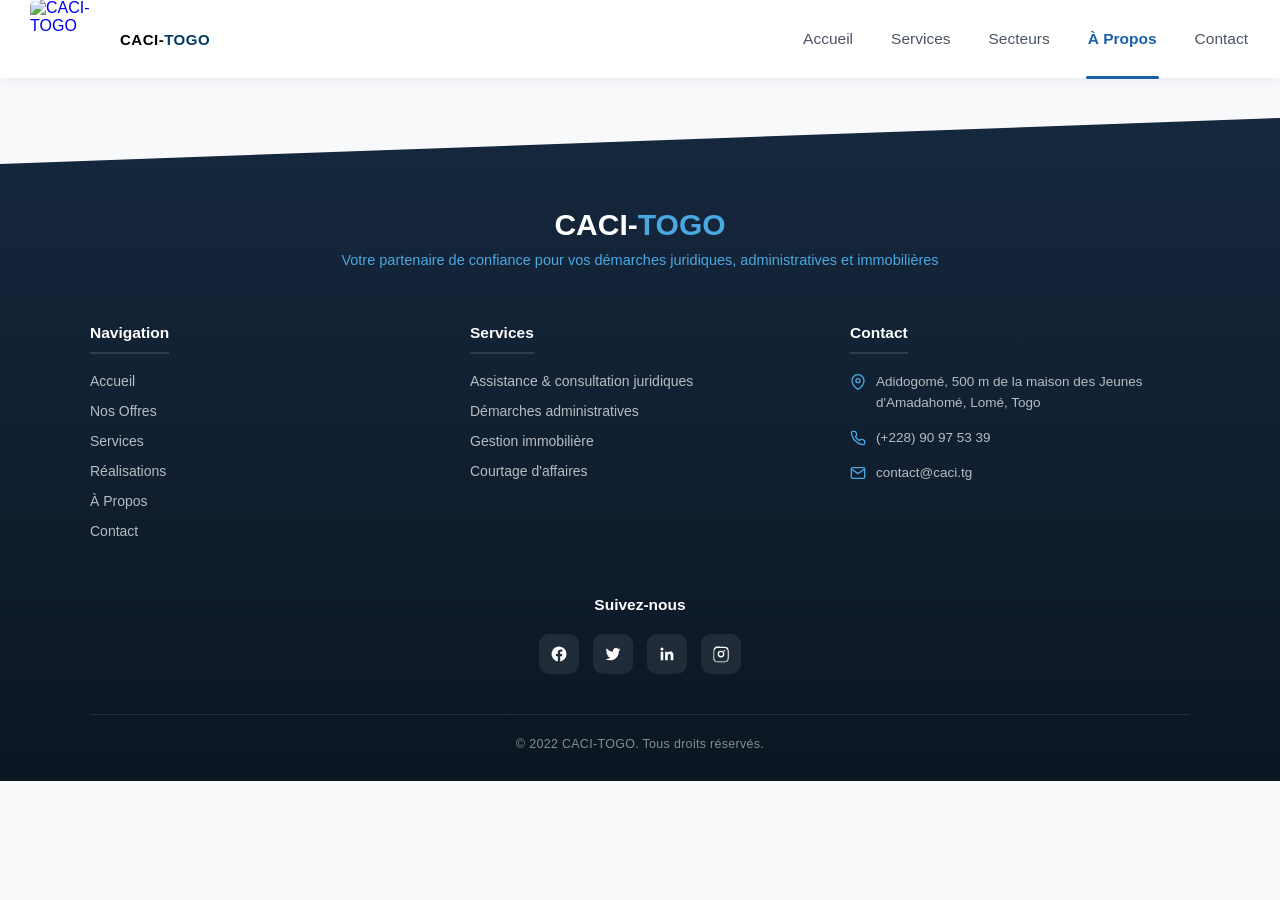
==== apropos.html @ 044195b5 "new" ====
<!DOCTYPE html>
<html lang="fr">

<head>
  <meta charset="UTF-8">
  <meta name="viewport" content="width=device-width, initial-scale=1.0">
  <title>Contactez-nous | CACI-TOGO</title>

  <link rel="stylesheet" href="css/style.css">
  <link rel="stylesheet" href="css/contact.css">
</head>

<body>

  <header>
    <div class="nav-container">

      <!-- Logo -->
      <a href="index.html" class="logo">

        <img
          src="https://media.licdn.com/dms/image/v2/C4D0BAQFPcfWF0URfQA/company-logo_200_200/company-logo_200_200/0/1655749647311?e=2147483647&v=beta&t=Ktuzf3geCWTZr3ow4CffbP1-qL3cy4fX7v73MraVp5M"
          alt="CACI-TOGO" class="logo-image">

        <div class="logo-text">
          <span class="name">
            CACI-<span>TOGO</span>
          </span>
        </div>

      </a>


      <!-- Burger mobile -->
      <button class="burger" id="burgerBtn" aria-label="Ouvrir le menu">
        <span></span>
        <span></span>
        <span></span>
      </button>


      <!-- Navigation -->
      <nav class="main-nav" id="mainNav">

        <ul>
          <li>
            <a href="index.html">Accueil</a>
          </li>

          <li>
            <a href="services.html">Services</a>
          </li>

          <li>
            <a href="secteurs.html">Secteurs</a>
          </li>

          <li>
            <a href="apropos.html" class="active">À Propos</a>
          </li>
          </li>

          <li>
            <a href="contact.html" >Contact</a>
          </li>
        </ul>

      </nav>

    </div>
  </header>


    <!-- ---------- FOOTER ---------- -->
  <footer class="site-footer">
    <div class="footer-inner">

      <h2 class="footer-brand">CACI-<span>TOGO</span></h2>
      <p class="footer-tagline">Votre partenaire de confiance pour vos démarches juridiques, administratives et
        immobilières</p>

      <div class="footer-columns">

        <div class="footer-col">
          <h3>Navigation</h3>
          <ul>
            <li><a href="index.html">Accueil</a></li>
            <li><a href="#">Nos Offres</a></li>
            <li><a href="#">Services</a></li>
            <li><a href="#">Réalisations</a></li>
            <li><a href="apropos.html">À Propos</a></li>
            <li><a href="contact.html">Contact</a></li>
          </ul>
        </div>

        <div class="footer-col">
          <h3>Services</h3>
          <ul>
            <li><a href="#">Assistance &amp; consultation juridiques</a></li>
            <li><a href="#">Démarches administratives</a></li>
            <li><a href="#">Gestion immobilière</a></li>
            <li><a href="#">Courtage d'affaires</a></li>
          </ul>
        </div>

        <div class="footer-col footer-contact">
          <h3>Contact</h3>
          <p>
            <svg viewBox="0 0 24 24" fill="none" stroke="currentColor" stroke-width="2" stroke-linecap="round"
              stroke-linejoin="round">
              <path d="M21 10c0 7-9 13-9 13s-9-6-9-13a9 9 0 0 1 18 0Z" />
              <circle cx="12" cy="10" r="3" />
            </svg>
            Adidogomé, 500 m de la maison des Jeunes d'Amadahomé, Lomé, Togo
          </p>
          <p>
            <svg viewBox="0 0 24 24" fill="none" stroke="currentColor" stroke-width="2" stroke-linecap="round"
              stroke-linejoin="round">
              <path
                d="M22 16.92v3a2 2 0 0 1-2.18 2 19.79 19.79 0 0 1-8.63-3.07 19.5 19.5 0 0 1-6-6 19.79 19.79 0 0 1-3.07-8.67A2 2 0 0 1 4.11 2h3a2 2 0 0 1 2 1.72c.127.96.361 1.903.7 2.81a2 2 0 0 1-.45 2.11L8.09 9.91a16 16 0 0 0 6 6l1.27-1.27a2 2 0 0 1 2.11-.45c.907.339 1.85.573 2.81.7A2 2 0 0 1 22 16.92z" />
            </svg>
            (+228) 90 97 53 39
          </p>
          <p>
            <svg viewBox="0 0 24 24" fill="none" stroke="currentColor" stroke-width="2" stroke-linecap="round"
              stroke-linejoin="round">
              <path d="M4 4h16c1.1 0 2 .9 2 2v12c0 1.1-.9 2-2 2H4c-1.1 0-2-.9-2-2V6c0-1.1.9-2 2-2z" />
              <polyline points="22,6 12,13 2,6" />
            </svg>
            contact@caci.tg
          </p>
        </div>

      </div>

      <div class="footer-social">
        <h3>Suivez-nous</h3>
        <div class="social-icons">
          <a href="#" aria-label="Facebook">
            <svg viewBox="0 0 24 24" fill="currentColor">
              <path
                d="M22 12a10 10 0 1 0-11.56 9.88v-6.99H7.9V12h2.54V9.8c0-2.5 1.49-3.89 3.78-3.89 1.1 0 2.24.2 2.24.2v2.46h-1.26c-1.24 0-1.63.77-1.63 1.56V12h2.78l-.44 2.89h-2.34v6.99A10 10 0 0 0 22 12Z" />
            </svg>
          </a>
          <a href="#" aria-label="Twitter">
            <svg viewBox="0 0 24 24" fill="currentColor">
              <path
                d="M22 5.9c-.7.3-1.5.6-2.3.7.8-.5 1.5-1.3 1.8-2.3-.8.5-1.6.8-2.6 1a4 4 0 0 0-6.9 3.7A11.5 11.5 0 0 1 3.6 4.6a4 4 0 0 0 1.3 5.4c-.7 0-1.3-.2-1.9-.5v.1c0 2 1.4 3.6 3.2 4a4 4 0 0 1-1.8.1 4 4 0 0 0 3.8 2.8A8 8 0 0 1 2 18.6a11.4 11.4 0 0 0 6.2 1.8c7.4 0 11.5-6.2 11.5-11.5v-.5c.8-.6 1.5-1.3 2-2.1z" />
            </svg>
          </a>
          <a href="#" aria-label="LinkedIn">
            <svg viewBox="0 0 24 24" fill="currentColor">
              <path
                d="M20.4 20.4h-3.5v-5.5c0-1.3 0-3-1.8-3s-2.1 1.4-2.1 2.9v5.6H9.5V9h3.4v1.6h.1c.5-.9 1.6-1.8 3.3-1.8 3.6 0 4.2 2.4 4.2 5.4v6.2ZM5.3 7.4a2 2 0 1 1 0-4.1 2 2 0 0 1 0 4.1ZM7 20.4H3.6V9H7v11.4Z" />
            </svg>
          </a>
          <a href="#" aria-label="Instagram">
            <svg viewBox="0 0 24 24" fill="currentColor">
              <path
                d="M12 2.2c3.2 0 3.6 0 4.9.1 1.2.1 2 .3 2.4.5.6.2 1 .5 1.5 1 .4.4.7.9 1 1.5.2.4.4 1.2.5 2.4.1 1.3.1 1.7.1 4.9s0 3.6-.1 4.9c-.1 1.2-.3 2-.5 2.4-.3.6-.6 1-1 1.5-.5.4-.9.7-1.5 1-.4.2-1.2.4-2.4.5-1.3.1-1.7.1-4.9.1s-3.6 0-4.9-.1c-1.2-.1-2-.3-2.4-.5-.6-.3-1-.6-1.5-1-.4-.5-.7-.9-1-1.5-.2-.4-.4-1.2-.5-2.4C2 15.6 2 15.2 2 12s0-3.6.1-4.9c.1-1.2.3-2 .5-2.4.2-.6.5-1 1-1.5.4-.4.9-.7 1.5-1 .4-.2 1.2-.4 2.4-.5C8.4 2.2 8.8 2.2 12 2.2Zm0 1.8c-3.1 0-3.5 0-4.7.1-1 .1-1.6.2-1.9.4-.5.2-.8.4-1.2.7-.3.4-.5.7-.7 1.2-.2.3-.3.9-.4 1.9-.1 1.2-.1 1.6-.1 4.7s0 3.5.1 4.7c.1 1 .2 1.6.4 1.9.2.5.4.8.7 1.2.4.3.7.5 1.2.7.3.2.9.3 1.9.4 1.2.1 1.6.1 4.7.1s3.5 0 4.7-.1c1-.1 1.6-.2 1.9-.4.5-.2.8-.4 1.2-.7.3-.4.5-.7.7-1.2.2-.3.3-.9.4-1.9.1-1.2.1-1.6.1-4.7s0-3.5-.1-4.7c-.1-1-.2-1.6-.4-1.9-.2-.5-.4-.8-.7-1.2-.4-.3-.7-.5-1.2-.7-.3-.2-.9-.3-1.9-.4-1.2-.1-1.6-.1-4.7-.1Zm0 3.5a4.5 4.5 0 1 1 0 9 4.5 4.5 0 0 1 0-9Zm0 1.8a2.7 2.7 0 1 0 0 5.4 2.7 2.7 0 0 0 0-5.4Zm5.7-2a1.1 1.1 0 1 1-2.1 0 1.1 1.1 0 0 1 2.1 0Z" />
            </svg>
          </a>
        </div>
      </div>

      <hr class="footer-divider">

      <p class="footer-bottom">© 2022 CACI-TOGO. Tous droits réservés.</p>

    </div>
  </footer>


  <script src="js/script.js"></script>
  <script src="js/contactscript.js"></script>

</body>

</html>
---- css/style.css ----
:root {
    --blue-dark: #0f2942;
    --blue-mid: #1a5fa8;
    --blue-light: #4aa8e0;

    --text: #2b2f38;
    --text-muted: #4b5563;

    --bg: #ffffff;

    --shadow: 0 2px 12px rgba(15, 41, 66, 0.06);

    --header-h: 78px;
}


/* ==============================
   RESET
================================= */

* {
    box-sizing: border-box;
    margin: 0;
    padding: 0;
}


body {
    font-family: "Segoe UI", Roboto, Arial, sans-serif;
    color: var(--text);
    background: #f7f9fb;
}


/* ==============================
   HEADER
================================= */

header {
    position: sticky;
    top: 0;
    left: 0;
    right: 0;

    width: 100%;
    height: var(--header-h);

    background: var(--bg);

    box-shadow: var(--shadow);

    z-index: 1000;
}


/* ==============================
   NAV CONTAINER
================================= */

.nav-container {
    max-width: 1300px;

    height: 100%;

    margin: 0 auto;

    padding: 0 30px;

    display: flex;

    align-items: center;

    justify-content: space-between;
}


/* ==============================
   LOGO
================================= */

.logo {
    display: flex;

    align-items: center;

    gap: 10px;

    text-decoration: none;

    flex-shrink: 0;
}


.logo-image {
    width: 80px;
    height: 80px;
    object-fit: contain;
    display: block;
    border-radius: 8px;
}

.logo-text {
    display: flex;

    flex-direction: column;

    line-height: 1;
}


.logo-text .name {
    font-weight: 700;

    font-size: 15px;

    letter-spacing: 0.5px;

    color: #000000;
}



.logo-text .name span {
    color: #003B63;
}


/* ==============================
   NAVIGATION
================================= */

nav.main-nav {
    display: flex;
}


nav.main-nav ul {
    list-style: none;

    display: flex;

    align-items: center;

    gap: 34px;
}


nav.main-nav a {
    text-decoration: none;

    color: var(--text-muted);

    font-size: 15.5px;

    font-weight: 500;

    white-space: nowrap;

    padding: 8px 2px;

    position: relative;

    transition: color 0.2s ease;
}


nav.main-nav a:hover {
    color: var(--blue-mid);
}


nav.main-nav a.active {
    color: var(--blue-mid);

    font-weight: 600;
}


nav.main-nav a.active::after {
    content: "";

    position: absolute;

    left: 0;
    right: 0;

    bottom: -24px;

    height: 3px;

    background: var(--blue-mid);

    border-radius: 2px;
}


/* ==============================
   BURGER
================================= */

.burger {
    display: none;

    flex-direction: column;

    gap: 5px;

    background: none;

    border: none;

    cursor: pointer;

    padding: 8px;

    z-index: 1001;
}


.burger span {
    width: 26px;

    height: 2.5px;

    background: var(--blue-dark);

    border-radius: 2px;

    transition: 0.3s ease;
}


/* Animation burger */

.burger.open span:nth-child(1) {
    transform: translateY(7.5px) rotate(45deg);
}


.burger.open span:nth-child(2) {
    opacity: 0;
}


.burger.open span:nth-child(3) {
    transform: translateY(-7.5px) rotate(-45deg);
}


/* ==============================
   TABLETTE
================================= */

@media (max-width: 900px) {

    nav.main-nav ul {
        gap: 22px;
    }

    nav.main-nav a {
        font-size: 14.5px;
    }

}


/* ==============================
   MOBILE
================================= */

@media (max-width: 768px) {

    .burger {
        display: flex;
    }


    nav.main-nav {

        position: fixed;

        top: var(--header-h);

        left: 0;
        right: 0;

        background: var(--bg);

        box-shadow: var(--shadow);

        max-height: 0;

        overflow: hidden;

        transition: max-height 0.35s ease;
    }


    nav.main-nav.open {
        max-height: 500px;
    }


    nav.main-nav ul {

        flex-direction: column;

        align-items: flex-start;

        gap: 0;

        padding: 10px 30px 20px;
    }


    nav.main-nav ul li {

        width: 100%;

        border-bottom: 1px solid #eef1f4;
    }


    nav.main-nav a {

        display: block;

        padding: 14px 0;

        width: 100%;
    }


    nav.main-nav a.active::after {
        display: none;
    }

}


/* ==============================
   PETIT MOBILE
================================= */

@media (max-width: 480px) {

    .nav-container {
        padding: 0 18px;
    }


    .logo-image {
        width: 42px;
        height: 42px;
    }


    .logo-text .name {
        font-size: 13px;
    }

}


/* ==============================
   CONTENU GENERIQUE (pages sans layout dédié)
================================= */

main {

    max-width: 1300px;

    margin: 0 auto;

    padding: 60px 30px;
}


main h1 {

    font-size: clamp(28px, 4vw, 44px);

    color: var(--blue-dark);

    margin-bottom: 16px;
}


main p {

    color: var(--text-muted);

    max-width: 640px;

    line-height: 1.6;
}


main section {

    margin-top: 60px;

    padding: 40px;

    background: #fff;

    border-radius: 12px;

    box-shadow: var(--shadow);
}


main section h2 {
    color: var(--blue-dark);

    margin-bottom: 15px;
}
---- css/contact.css ----
/* Variables complémentaires, propres à la page Contact
   (les couleurs de base --blue-dark, --blue-mid, --blue-light, --shadow
   sont déjà définies dans style.css, chargé avant ce fichier) */
:root {
    --blue-pale: #eef5fb;
    --card-shadow: 0 8px 24px rgba(15, 41, 66, 0.08);
    --green: #17a05a;
    --green-bg: #e8f8ef;
}


/* ==============================
   HERO
================================= */

.hero {
    position: relative;
    overflow: hidden;

    background:
        radial-gradient(ellipse at top left, rgba(255, 255, 255, 0.06), transparent 55%),
        linear-gradient(120deg, #0d2740 0%, #164a78 45%, #1c6aa8 100%);

    padding: 70px 24px 90px;

    text-align: center;

    color: #fff;
}



.hero-inner {
    position: relative;

    max-width: 820px;

    margin: 0 auto;
}


.hero-badge {
    display: inline-flex;

    align-items: center;

    gap: 8px;

    background: rgba(255, 255, 255, 0.12);

    border: 1px solid rgba(255, 255, 255, 0.25);

    padding: 9px 20px;

    border-radius: 999px;

    font-size: 12.5px;

    font-weight: 700;

    letter-spacing: 0.8px;

    margin-bottom: 28px;
}


.hero-badge svg {
    width: 15px;
    height: 15px;
}


.hero h1 {
    font-size: clamp(32px, 5.5vw, 52px);

    font-weight: 800;

    margin-bottom: 18px;
}


.hero p {
    font-size: clamp(14.5px, 2vw, 17px);

    color: rgba(255, 255, 255, 0.85);

    line-height: 1.65;

    max-width: 680px;

    margin: 0 auto;
}


.hero-img {
    position: absolute;
    top: 50%;
    left: 50%;
    transform: translate(-50%, -50%);

    width: 90%;
    max-width: 950px;

    height: auto;
    object-fit: cover;

    opacity: 0.22;

    z-index: 0;

    pointer-events: none;
}

.hero-inner {
    position: relative;
    z-index: 1;
}

@media (max-width: 900px) {
    .hero-img {
        width: 100%;
        max-width: 100%;
    }
}

@media (max-width: 560px) {
    .hero-img {
        width: 110%;
        opacity: 0.18;
    }
}

/* ==============================
   SECTION "RESTONS EN CONTACT"
================================= */

.contact-section {
    max-width: 1200px;

    margin: 0 auto;

    padding: 64px 24px 90px;

    text-align: center;
}


.contact-section h2 {
    font-size: clamp(24px, 3.5vw, 32px);

    font-weight: 800;

    color: var(--blue-dark);

    display: inline-flex;

    flex-direction: column;

    align-items: center;
}


.contact-section h2 .accent {
    color: var(--blue-light);
}


.contact-section h2 .underline {
    width: 56px;
    height: 4px;

    border-radius: 4px;

    margin-top: 10px;

    background: linear-gradient(90deg, var(--blue-dark), var(--blue-light));
}


.contact-section>p {
    color: var(--text-muted);

    max-width: 640px;

    margin: 18px auto 46px;

    line-height: 1.6;

    font-size: 15.5px;
}


.cards-grid {
    display: grid;

    grid-template-columns: repeat(4, 1fr);

    gap: 24px;

    text-align: left;
}


.card {
    background: #fff;

    border-radius: 14px;

    box-shadow: var(--card-shadow);

    padding: 32px 26px;

    display: flex;

    flex-direction: column;

    align-items: center;

    text-align: center;

    transition: transform 0.25s ease, box-shadow 0.25s ease;
}


.card:hover {
    transform: translateY(-6px);

    box-shadow: 0 14px 32px rgba(15, 41, 66, 0.13);
}


.card-icon {
    width: 54px;
    height: 54px;

    border-radius: 14px;

    background: var(--blue-pale);

    display: flex;

    align-items: center;

    justify-content: center;

    margin-bottom: 18px;
}


.card-icon svg {
    width: 24px;
    height: 24px;

    stroke: var(--blue-mid);
}


.card h3 {
    font-size: 17px;

    font-weight: 700;

    color: var(--blue-dark);

    margin-bottom: 6px;
}


.card .tag {
    font-size: 12px;

    font-weight: 700;

    letter-spacing: 0.6px;

    color: var(--blue-light);

    text-transform: uppercase;

    margin-bottom: 14px;
}


.card .tag.green {
    color: var(--green);
}


.card p.desc {
    font-size: 14px;

    color: var(--text-muted);

    line-height: 1.55;

    margin-bottom: 22px;

    flex-grow: 1;
}


.card .btn {
    display: inline-flex;

    align-items: center;

    justify-content: center;

    gap: 8px;

    width: 100%;

    padding: 11px 14px;

    border-radius: 9px;

    background: var(--blue-pale);

    color: var(--blue-mid);

    font-size: 13.5px;

    font-weight: 600;

    text-decoration: none;

    border: none;

    cursor: pointer;

    transition: background 0.2s ease;
}


.card .btn:hover {
    background: #dceaf6;
}


.card .btn.whatsapp {
    background: var(--green-bg);

    color: var(--green);
}


.card .btn.whatsapp:hover {
    background: #d6f3e3;
}


.card .btn svg {
    width: 15px;
    height: 15px;
}


/* ==============================
   SECTION FINALE — CTA + CARTE
================================= */

.cta-section {
    max-width: 1200px;

    margin: 0 auto 90px;

    padding: 0 24px;
}


.cta-card {
    display: grid;

    grid-template-columns: 1fr 1fr;

    background: #fff;

    border-radius: 22px;

    box-shadow: var(--card-shadow);

    overflow: hidden;
}


.cta-content {
    padding: 56px 48px;

    display: flex;

    flex-direction: column;

    justify-content: center;
}


.cta-badge {
    display: inline-flex;

    align-items: center;

    gap: 8px;

    align-self: flex-start;

    background: var(--green-bg);

    color: var(--green);

    font-size: 13px;

    font-weight: 700;

    padding: 8px 16px;

    border-radius: 999px;

    margin-bottom: 22px;
}


.cta-badge .dot {
    width: 8px;
    height: 8px;

    border-radius: 50%;

    background: var(--green);
}


.cta-content h2 {
    font-size: clamp(24px, 3vw, 30px);

    font-weight: 800;

    color: var(--blue-dark);

    line-height: 1.3;

    margin-bottom: 18px;
}


.cta-content>p {
    color: var(--text-muted);

    line-height: 1.65;

    font-size: 15px;

    margin-bottom: 30px;
}


.cta-buttons {
    display: flex;

    flex-direction: column;

    gap: 14px;
}


.cta-btn {
    display: inline-flex;

    align-items: center;

    justify-content: center;

    gap: 10px;

    padding: 15px 20px;

    border-radius: 12px;

    font-weight: 700;

    font-size: 15px;

    text-decoration: none;

    color: #fff;

    border: none;

    cursor: pointer;

    transition: transform 0.2s ease, box-shadow 0.2s ease;
}


.cta-btn:hover {
    transform: translateY(-2px);

    box-shadow: 0 10px 22px rgba(15, 41, 66, 0.18);
}


.cta-btn svg {
    width: 18px;
    height: 18px;
}


.cta-btn.whatsapp {
    background: linear-gradient(90deg, #1fb35a, #17a05a);
}


.cta-btn.call {
    background: linear-gradient(90deg, var(--blue-dark), var(--blue-mid));
}


.cta-map {
    position: relative;

    min-height: 420px;
}


.cta-map iframe {
    width: 100%;
    height: 100%;

    border: 0;

    display: block;
}


.cta-map-card {
    position: absolute;

    left: 20px;
    right: 20px;
    bottom: 20px;

    background: #fff;

    border-radius: 14px;

    box-shadow: var(--card-shadow);

    padding: 16px 18px;

    display: flex;

    align-items: center;

    gap: 14px;
}


.cta-map-icon {
    width: 40px;
    height: 40px;

    border-radius: 10px;

    background: var(--blue-pale);

    display: flex;

    align-items: center;

    justify-content: center;

    flex-shrink: 0;

    color: var(--blue-mid);
}


.cta-map-icon svg {
    width: 20px;
    height: 20px;

    stroke: var(--blue-mid);
}


.cta-map-card h4 {
    font-size: 14px;

    font-weight: 700;

    color: var(--blue-dark);

    margin-bottom: 2px;
}


.cta-map-card p {
    font-size: 12.5px;

    color: var(--text-muted);

    line-height: 1.4;
}


.cta-map-btn {
    margin-left: auto;

    background: var(--blue-dark);

    color: #fff;

    font-size: 12.5px;

    font-weight: 700;

    padding: 10px 14px;

    border-radius: 8px;

    text-decoration: none;

    white-space: nowrap;

    flex-shrink: 0;

    transition: background 0.2s ease;
}


.cta-map-btn:hover {
    background: var(--blue-mid);
}


/* ==============================
   FOOTER
================================= */

.site-footer {
    position: relative;

    margin-top: 40px;

    padding: 90px 24px 30px;

    background: linear-gradient(180deg, #16283e 0%, #0b1622 100%);

    color: rgba(255, 255, 255, 0.85);

    clip-path: polygon(0 46px, 100% 0, 100% 100%, 0 100%);
}


.footer-inner {
    max-width: 1100px;

    margin: 0 auto;

    text-align: center;
}


.footer-brand {
    font-size: clamp(24px, 3vw, 30px);

    font-weight: 800;

    color: #fff;

    margin-bottom: 10px;
}


.footer-brand span {
    color: var(--blue-light);
}


.footer-tagline {
    color: var(--blue-light);

    font-size: 14.5px;

    margin-bottom: 56px;
}


.footer-columns {
    display: grid;

    grid-template-columns: repeat(3, 1fr);

    gap: 40px;

    text-align: left;

    margin-bottom: 56px;
}


.footer-col h3 {
    color: #fff;

    font-size: 15.5px;

    font-weight: 700;

    margin-bottom: 18px;

    padding-bottom: 10px;

    border-bottom: 2px solid rgba(255, 255, 255, 0.12);

    display: inline-block;
}


.footer-col ul {
    list-style: none;

    padding: 0;

    margin: 0;

    display: flex;

    flex-direction: column;

    gap: 12px;
}


.footer-col ul a {
    color: rgba(255, 255, 255, 0.7);

    text-decoration: none;

    font-size: 14px;

    transition: color 0.2s ease;
}


.footer-col ul a:hover {
    color: #fff;
}


.footer-contact p {
    display: flex;

    align-items: flex-start;

    gap: 10px;

    font-size: 13.5px;

    line-height: 1.55;

    color: rgba(255, 255, 255, 0.7);

    margin-bottom: 14px;
}


.footer-contact svg {
    width: 16px;
    height: 16px;

    flex-shrink: 0;

    margin-top: 2px;

    stroke: var(--blue-light);
}


.footer-social {
    margin-bottom: 40px;
}


.footer-social h3 {
    color: #fff;

    font-size: 15.5px;

    font-weight: 700;

    margin-bottom: 20px;
}


.social-icons {
    display: flex;

    justify-content: center;

    gap: 14px;
}


.social-icons a {
    width: 40px;
    height: 40px;

    border-radius: 10px;

    background: rgba(255, 255, 255, 0.08);

    display: flex;

    align-items: center;

    justify-content: center;

    color: #fff;

    transition: background 0.2s ease, transform 0.2s ease;
}


.social-icons a:hover {
    background: var(--blue-mid);

    transform: translateY(-3px);
}


.social-icons svg {
    width: 18px;
    height: 18px;
}


.footer-divider {
    border: none;

    border-top: 1px solid rgba(255, 255, 255, 0.1);

    margin-bottom: 22px;
}


.footer-bottom {
    font-size: 12.5px;

    color: rgba(255, 255, 255, 0.5);

    letter-spacing: 0.3px;
}


/* ==============================
   RESPONSIVE
================================= */

@media (max-width: 1024px) {

    .cards-grid {
        grid-template-columns: repeat(2, 1fr);
    }

}


@media (max-width: 900px) {

    .cta-card {
        grid-template-columns: 1fr;
    }


    .cta-map {
        min-height: 320px;

        order: -1;
    }

}



@media (max-width: 560px) {

    .cards-grid {
        grid-template-columns: 1fr;
    }


    .hero {
        padding: 56px 20px 70px;
    }


    .contact-section {
        padding: 50px 18px 70px;
    }


    .cta-content {
        padding: 40px 26px;
    }


    .cta-map-card {
        flex-wrap: wrap;
    }


    .cta-map-btn {
        margin-left: 0;

        width: 100%;

        text-align: center;
    }



    
}


.footer-brand {
    display: flex;
    justify-content: center;
    margin-bottom: 10px;
}

.footer-logo {
    height: 48px;
    width: auto;
    object-fit: contain;
}

/* ---------- Liens Navigation & Services ---------- */

.footer-col ul a {
    position: relative;

    display: inline-block;

    color: rgba(255, 255, 255, 0.7);

    text-decoration: none;

    font-size: 14px;

    padding-left: 0;

    transition: color 0.25s ease, padding-left 0.25s ease;
}

.footer-col ul a::after {
    content: "";

    position: absolute;
    left: 0;
    bottom: -4px;

    width: 0;
    height: 2px;

    background: var(--blue-light);

    transition: width 0.25s ease;
}


.footer-col ul a:hover {
    color: var(--blue-light);

    padding-left: 8px;
}

.footer-col ul a:hover::after {
    width: 100%;
}
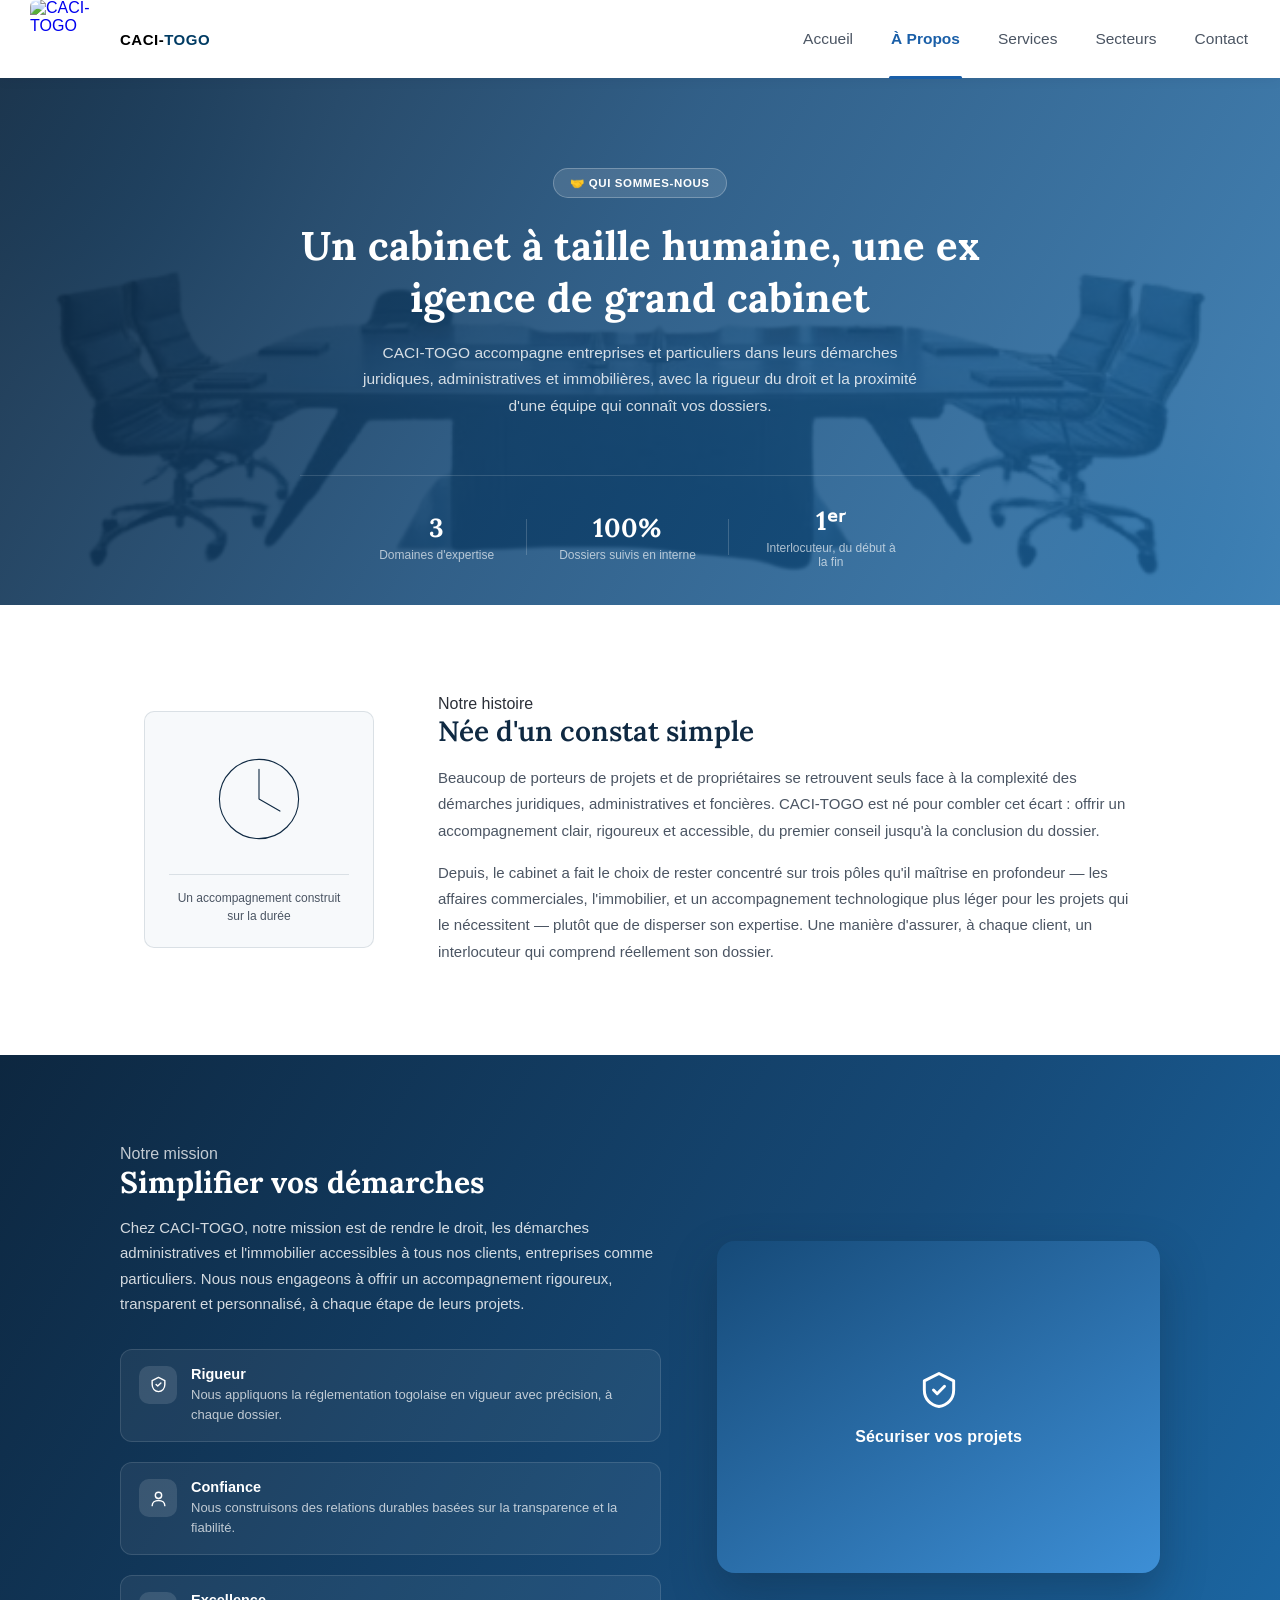
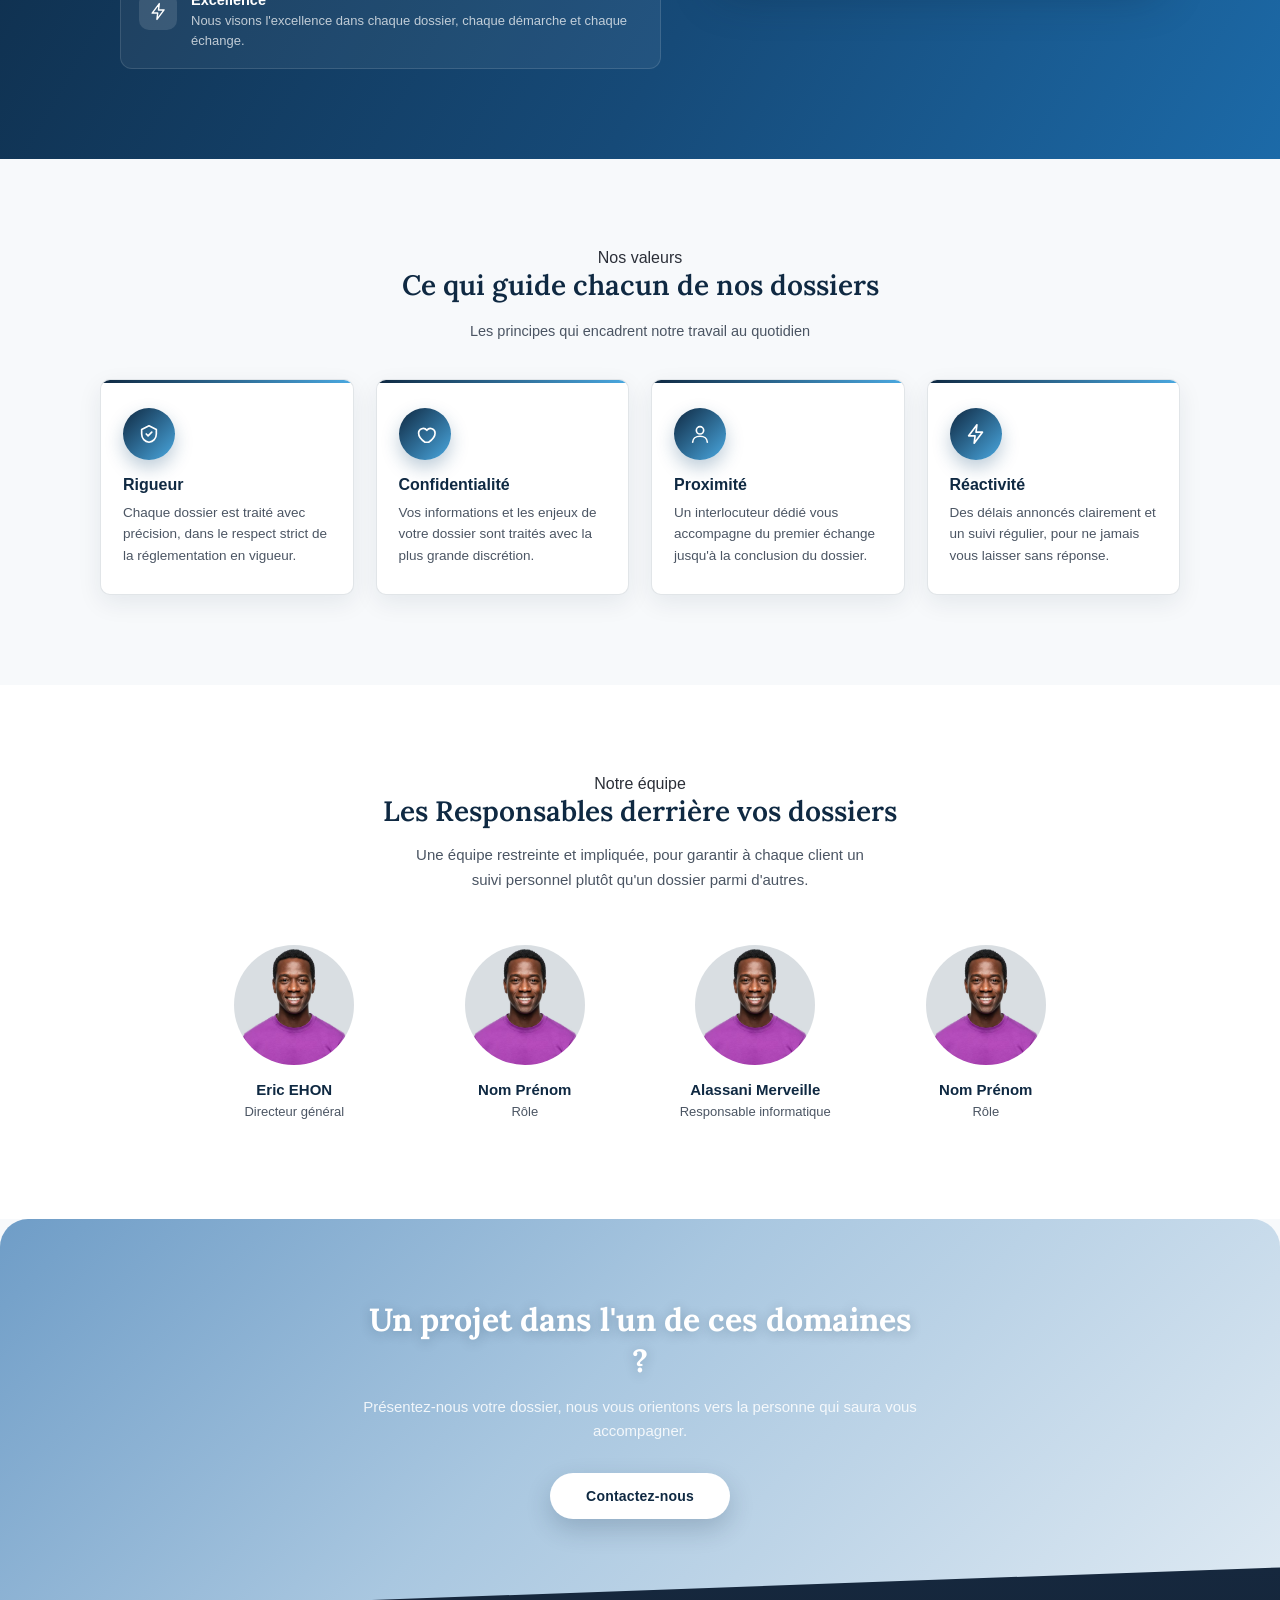
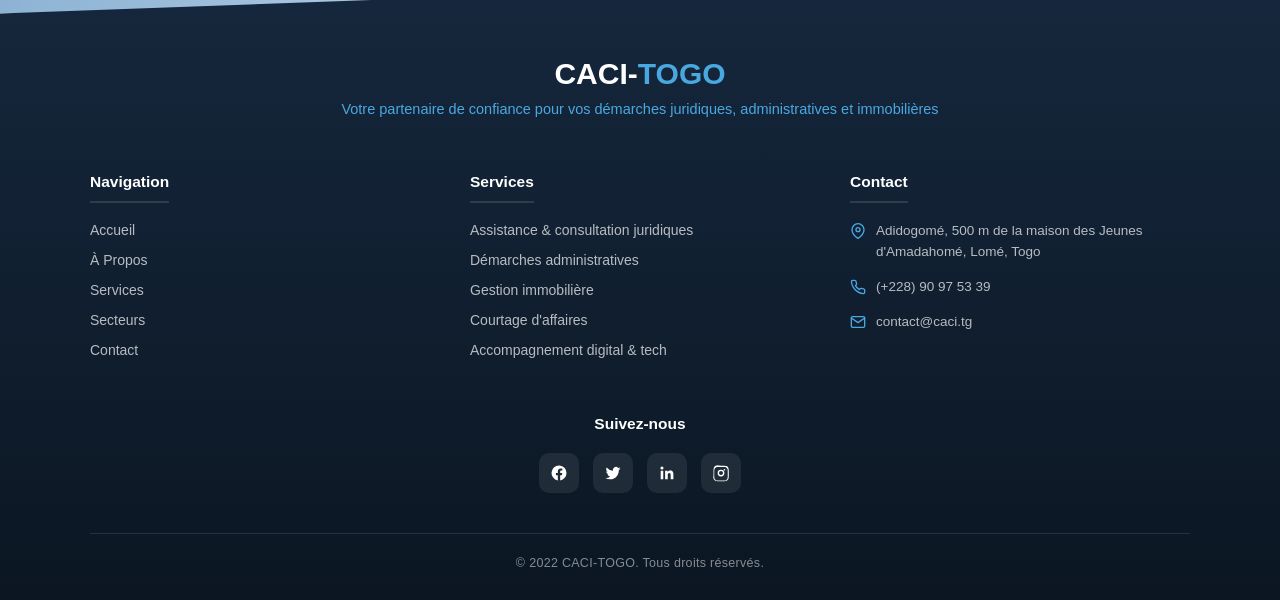
==== commit e1b05c84: "new" ====
--- a/apropos.html
+++ b/apropos.html
@@ -2,177 +2,460 @@
 <html lang="fr">
 
 <head>
-  <meta charset="UTF-8">
-  <meta name="viewport" content="width=device-width, initial-scale=1.0">
-  <title>Contactez-nous | CACI-TOGO</title>
-
-  <link rel="stylesheet" href="css/style.css">
-  <link rel="stylesheet" href="css/contact.css">
+    <meta charset="UTF-8">
+    <meta name="viewport" content="width=device-width, initial-scale=1.0">
+    <title>À Propos | CACI-TOGO</title>
+
+    <link rel="preconnect" href="https://fonts.googleapis.com">
+    <link rel="preconnect" href="https://fonts.gstatic.com" crossorigin>
+    <link href="https://fonts.googleapis.com/css2?family=Lora:ital,wght@0,500;0,600;0,700;1,500&display=swap"
+        rel="stylesheet">
+
+    <link rel="stylesheet" href="css/style.css">
+    <link rel="stylesheet" href="css/apropos.css">
+    <link rel="stylesheet" href="css/contact.css">
+
 </head>
 
 <body>
 
-  <header>
-    <div class="nav-container">
-
-      <!-- Logo -->
-      <a href="index.html" class="logo">
-
-        <img
-          src="https://media.licdn.com/dms/image/v2/C4D0BAQFPcfWF0URfQA/company-logo_200_200/company-logo_200_200/0/1655749647311?e=2147483647&v=beta&t=Ktuzf3geCWTZr3ow4CffbP1-qL3cy4fX7v73MraVp5M"
-          alt="CACI-TOGO" class="logo-image">
-
-        <div class="logo-text">
-          <span class="name">
-            CACI-<span>TOGO</span>
-          </span>
-        </div>
-
-      </a>
-
-
-      <!-- Burger mobile -->
-      <button class="burger" id="burgerBtn" aria-label="Ouvrir le menu">
-        <span></span>
-        <span></span>
-        <span></span>
-      </button>
-
-
-      <!-- Navigation -->
-      <nav class="main-nav" id="mainNav">
-
-        <ul>
-          <li>
-            <a href="index.html">Accueil</a>
-          </li>
-
-          <li>
-            <a href="services.html">Services</a>
-          </li>
-
-          <li>
-            <a href="secteurs.html">Secteurs</a>
-          </li>
-
-          <li>
-            <a href="apropos.html" class="active">À Propos</a>
-          </li>
-          </li>
-
-          <li>
-            <a href="contact.html" >Contact</a>
-          </li>
-        </ul>
-
-      </nav>
-
-    </div>
-  </header>
-
+    <header>
+        <div class="nav-container">
+
+            <!-- Logo -->
+            <a href="index.html" class="logo">
+
+                <img src="https://media.licdn.com/dms/image/v2/C4D0BAQFPcfWF0URfQA/company-logo_200_200/company-logo_200_200/0/1655749647311?e=2147483647&v=beta&t=Ktuzf3geCWTZr3ow4CffbP1-qL3cy4fX7v73MraVp5M"
+                    alt="CACI-TOGO" class="logo-image">
+
+                <div class="logo-text">
+                    <span class="name">
+                        CACI-<span>TOGO</span>
+                    </span>
+                </div>
+
+            </a>
+
+            <!-- Burger mobile -->
+            <button class="burger" id="burgerBtn" aria-label="Ouvrir le menu">
+                <span></span>
+                <span></span>
+                <span></span>
+            </button>
+
+            <!-- Navigation -->
+            <nav class="main-nav" id="mainNav">
+
+                <ul>
+                    <li>
+                        <a href="index.html">Accueil</a>
+                    </li>
+
+                    <li>
+                        <a href="apropos.html" class="active">À Propos</a>
+                    </li>
+
+                    <li>
+                        <a href="services.html">Services</a>
+                    </li>
+
+                    <li>
+                        <a href="secteurs.html">Secteurs</a>
+                    </li>
+
+                    <li>
+                        <a href="contact.html">Contact</a>
+                    </li>
+                </ul>
+
+            </nav>
+
+        </div>
+    </header>
+
+
+    <!-- ---------- HERO ---------- -->
+    <section class="about-hero">
+        <img src="A-propros.png" alt="Équipe CACI-TOGO" class="about-hero-img">
+        <div class="about-hero-inner">
+
+            <span class="about-hero-badge">🤝 QUI SOMMES-NOUS</span>
+            <h1>Un cabinet à taille humaine, une exigence de grand cabinet</h1>
+            <p>CACI-TOGO accompagne entreprises et particuliers dans leurs démarches juridiques, administratives
+                et immobilières, avec la rigueur du droit et la proximité d'une équipe qui connaît vos dossiers.</p>
+
+            <div class="about-hero-stats">
+                <div class="about-hero-stat">
+                    <span class="about-hero-stat-num">3</span>
+                    <span class="about-hero-stat-label">Domaines d'expertise</span>
+                </div>
+                <div class="about-hero-stat-divider"></div>
+                <div class="about-hero-stat">
+                    <span class="about-hero-stat-num">100%</span>
+                    <span class="about-hero-stat-label">Dossiers suivis en interne</span>
+                </div>
+                <div class="about-hero-stat-divider"></div>
+                <div class="about-hero-stat">
+                    <span class="about-hero-stat-num">1ᵉʳ</span>
+                    <span class="about-hero-stat-label">Interlocuteur, du début à la fin</span>
+                </div>
+            </div>
+
+        </div>
+    </section>
+
+
+    <!-- ---------- NOTRE HISTOIRE ---------- -->
+    <section class="history" id="histoire" data-reveal>
+        <div class="history-inner">
+
+            <div class="history-figure">
+                <svg viewBox="0 0 200 200" class="history-art" aria-hidden="true">
+                    <circle cx="100" cy="100" r="72" />
+                    <path d="M100 46v54l38 22" />
+                </svg>
+                <p class="history-figure-caption">Un accompagnement construit sur la durée</p>
+            </div>
+
+            <div class="history-content">
+                <span class="section-eyebrow">Notre histoire</span>
+                <h2>Née d'un constat simple</h2>
+                <p>Beaucoup de porteurs de projets et de propriétaires se retrouvent seuls face à la complexité
+                    des démarches juridiques, administratives et foncières. CACI-TOGO est né pour combler cet
+                    écart : offrir un accompagnement clair, rigoureux et accessible, du premier conseil jusqu'à
+                    la conclusion du dossier.</p>
+
+                <p>Depuis, le cabinet a fait le choix de rester concentré sur trois pôles qu'il maîtrise en
+                    profondeur — les affaires commerciales, l'immobilier, et un accompagnement technologique
+                    plus léger pour les projets qui le nécessitent — plutôt que de disperser son expertise.
+                    Une manière d'assurer, à chaque client, un interlocuteur qui comprend réellement son
+                    dossier.</p>
+            </div>
+
+        </div>
+    </section>
+
+
+    <!-- ---------- MISSION ---------- -->
+    <section class="mission" id="mission" data-reveal>
+        <div class="mission-inner">
+
+            <div class="mission-content">
+                <span class="section-eyebrow">Notre mission</span>
+                <h2>Simplifier vos démarches</h2>
+                <p>Chez CACI-TOGO, notre mission est de rendre le droit, les démarches administratives et
+                    l'immobilier accessibles à tous nos clients, entreprises comme particuliers. Nous nous
+                    engageons à offrir un accompagnement rigoureux, transparent et personnalisé, à chaque
+                    étape de leurs projets.</p>
+
+                <div class="mission-points">
+
+                    <div class="mission-point">
+                        <div class="mission-point-icon">
+                            <svg viewBox="0 0 24 24" fill="none" stroke="currentColor" stroke-width="1.8"
+                                stroke-linecap="round" stroke-linejoin="round">
+                                <path d="M12 3l8 4v5c0 5-3.5 8.5-8 9-4.5-.5-8-4-8-9V7l8-4Z" />
+                                <path d="M9 12l2 2 4-4" />
+                            </svg>
+                        </div>
+                        <div>
+                            <h3>Rigueur</h3>
+                            <p>Nous appliquons la réglementation togolaise en vigueur avec précision, à chaque
+                                dossier.</p>
+                        </div>
+                    </div>
+
+                    <div class="mission-point">
+                        <div class="mission-point-icon">
+                            <svg viewBox="0 0 24 24" fill="none" stroke="currentColor" stroke-width="1.8"
+                                stroke-linecap="round" stroke-linejoin="round">
+                                <circle cx="12" cy="8" r="4" />
+                                <path d="M4 21c0-4 3.5-6.5 8-6.5s8 2.5 8 6.5" />
+                            </svg>
+                        </div>
+                        <div>
+                            <h3>Confiance</h3>
+                            <p>Nous construisons des relations durables basées sur la transparence et la
+                                fiabilité.</p>
+                        </div>
+                    </div>
+
+                    <div class="mission-point">
+                        <div class="mission-point-icon">
+                            <svg viewBox="0 0 24 24" fill="none" stroke="currentColor" stroke-width="1.8"
+                                stroke-linecap="round" stroke-linejoin="round">
+                                <path d="M13 2 4 14h7l-1 8 9-12h-7l1-8Z" />
+                            </svg>
+                        </div>
+                        <div>
+                            <h3>Excellence</h3>
+                            <p>Nous visons l'excellence dans chaque dossier, chaque démarche et chaque
+                                échange.</p>
+                        </div>
+                    </div>
+
+                </div>
+            </div>
+
+            <div class="mission-visual">
+                <svg viewBox="0 0 24 24" class="mission-visual-icon" fill="none" stroke="#fff" stroke-width="1.6"
+                    stroke-linecap="round" stroke-linejoin="round">
+                    <path d="M12 3l8 4v5c0 5-3.5 8.5-8 9-4.5-.5-8-4-8-9V7l8-4Z" />
+                    <path d="M9 12l2 2 4-4" />
+                </svg>
+                <span>Sécuriser vos projets</span>
+            </div>
+
+        </div>
+    </section>
+
+
+    <!-- ---------- VALEURS ---------- -->
+    <section class="values" id="valeurs" data-reveal>
+        <div class="values-inner">
+            <span class="section-eyebrow">Nos valeurs</span>
+            <h2>Ce qui guide chacun de nos dossiers</h2>
+            <p class="values-intro">Les principes qui encadrent notre travail au quotidien</p>
+
+            <div class="values-grid">
+
+                <div class="value-card">
+                    <div class="value-icon">
+                        <svg viewBox="0 0 24 24" fill="none" stroke="#fff" stroke-width="1.8" stroke-linecap="round"
+                            stroke-linejoin="round">
+                            <path d="M12 3l8 4v5c0 5-3.5 8.5-8 9-4.5-.5-8-4-8-9V7l8-4Z" />
+                            <path d="M9 12l2 2 4-4" />
+                        </svg>
+                    </div>
+                    <h3>Rigueur</h3>
+                    <p>Chaque dossier est traité avec précision, dans le respect strict de la réglementation en
+                        vigueur.</p>
+                </div>
+
+                <div class="value-card">
+                    <div class="value-icon">
+                        <svg viewBox="0 0 24 24" fill="none" stroke="#fff" stroke-width="1.8" stroke-linecap="round"
+                            stroke-linejoin="round">
+                            <path d="M12 21s-7-4.5-7-10a5 5 0 0 1 9-3 5 5 0 0 1 9 3c0 5.5-7 10-7 10Z" />
+                        </svg>
+                    </div>
+                    <h3>Confidentialité</h3>
+                    <p>Vos informations et les enjeux de votre dossier sont traités avec la plus grande
+                        discrétion.</p>
+                </div>
+
+                <div class="value-card">
+                    <div class="value-icon">
+                        <svg viewBox="0 0 24 24" fill="none" stroke="#fff" stroke-width="1.8" stroke-linecap="round"
+                            stroke-linejoin="round">
+                            <circle cx="12" cy="8" r="4" />
+                            <path d="M4 21c0-4 3.5-6.5 8-6.5s8 2.5 8 6.5" />
+                        </svg>
+                    </div>
+                    <h3>Proximité</h3>
+                    <p>Un interlocuteur dédié vous accompagne du premier échange jusqu'à la conclusion du
+                        dossier.</p>
+                </div>
+
+                <div class="value-card">
+                    <div class="value-icon">
+                        <svg viewBox="0 0 24 24" fill="none" stroke="#fff" stroke-width="1.8" stroke-linecap="round"
+                            stroke-linejoin="round">
+                            <path d="M13 2 4 14h7l-1 8 9-12h-7l1-8Z" />
+                        </svg>
+                    </div>
+                    <h3>Réactivité</h3>
+                    <p>Des délais annoncés clairement et un suivi régulier, pour ne jamais vous laisser sans
+                        réponse.</p>
+                </div>
+
+            </div>
+        </div>
+    </section>
+
+
+    <!-- ---------- ÉQUIPE ---------- -->
+    <section class="team" id="equipe" data-reveal>
+        <div class="team-inner">
+            <span class="section-eyebrow">Notre équipe</span>
+            <h2>Les Responsables derrière vos dossiers</h2>
+            <p class="team-intro">Une équipe restreinte et impliquée, pour garantir à chaque client un suivi
+                personnel plutôt qu'un dossier parmi d'autres.</p>
+
+            <div class="team-grid">
+
+                <div class="team-card">
+                    <div class="team-avatar" style="--avatar-color:#164a78;">
+                        <img src="A-portrait.avif" alt="Nom Prénom">
+                    </div>
+                    <h3>Eric EHON</h3>
+                    <p class="team-role">Directeur général</p>
+                </div>
+
+                <div class="team-card">
+                    <div class="team-avatar" style="--avatar-color:#3d8fd6;">
+                        <img src="A-portrait.avif" alt="Nom Prénom">
+                    </div>
+                    <h3>Nom Prénom</h3>
+                    <p class="team-role">Rôle</p>
+                </div>
+
+                <div class="team-card">
+                    <div class="team-avatar" style="--avatar-color:#1c6aa8;">
+                        <img src="A-portrait.avif" alt="Nom Prénom">
+                    </div>
+                    <h3>Alassani Merveille</h3>
+                    <p class="team-role">Responsable informatique</p>
+                </div>
+
+
+                <div class="team-card">
+                    <div class="team-avatar" style="--avatar-color:#3d8fd6;">
+                        <img src="A-portrait.avif" alt="Nom Prénom">
+                    </div>
+                    <h3>Nom Prénom</h3>
+                    <p class="team-role">Rôle</p>
+                </div>
+
+
+            </div>
+
+        </div>
+    </section>
+
+    <!-- ---------- CTA FINALE ---------- -->
+    <section class="sect-cta" data-reveal>
+        <div class="sect-cta-inner">
+            <h2>Un projet dans l'un de ces domaines ?</h2>
+            <p>Présentez-nous votre dossier, nous vous orientons vers la personne qui saura vous accompagner.</p>
+            <a href="contact.html" class="sect-cta-btn">Contactez-nous</a>
+        </div>
+    </section>
 
     <!-- ---------- FOOTER ---------- -->
-  <footer class="site-footer">
-    <div class="footer-inner">
-
-      <h2 class="footer-brand">CACI-<span>TOGO</span></h2>
-      <p class="footer-tagline">Votre partenaire de confiance pour vos démarches juridiques, administratives et
-        immobilières</p>
-
-      <div class="footer-columns">
-
-        <div class="footer-col">
-          <h3>Navigation</h3>
-          <ul>
-            <li><a href="index.html">Accueil</a></li>
-            <li><a href="#">Nos Offres</a></li>
-            <li><a href="#">Services</a></li>
-            <li><a href="#">Réalisations</a></li>
-            <li><a href="apropos.html">À Propos</a></li>
-            <li><a href="contact.html">Contact</a></li>
-          </ul>
-        </div>
-
-        <div class="footer-col">
-          <h3>Services</h3>
-          <ul>
-            <li><a href="#">Assistance &amp; consultation juridiques</a></li>
-            <li><a href="#">Démarches administratives</a></li>
-            <li><a href="#">Gestion immobilière</a></li>
-            <li><a href="#">Courtage d'affaires</a></li>
-          </ul>
-        </div>
-
-        <div class="footer-col footer-contact">
-          <h3>Contact</h3>
-          <p>
-            <svg viewBox="0 0 24 24" fill="none" stroke="currentColor" stroke-width="2" stroke-linecap="round"
-              stroke-linejoin="round">
-              <path d="M21 10c0 7-9 13-9 13s-9-6-9-13a9 9 0 0 1 18 0Z" />
-              <circle cx="12" cy="10" r="3" />
-            </svg>
-            Adidogomé, 500 m de la maison des Jeunes d'Amadahomé, Lomé, Togo
-          </p>
-          <p>
-            <svg viewBox="0 0 24 24" fill="none" stroke="currentColor" stroke-width="2" stroke-linecap="round"
-              stroke-linejoin="round">
-              <path
-                d="M22 16.92v3a2 2 0 0 1-2.18 2 19.79 19.79 0 0 1-8.63-3.07 19.5 19.5 0 0 1-6-6 19.79 19.79 0 0 1-3.07-8.67A2 2 0 0 1 4.11 2h3a2 2 0 0 1 2 1.72c.127.96.361 1.903.7 2.81a2 2 0 0 1-.45 2.11L8.09 9.91a16 16 0 0 0 6 6l1.27-1.27a2 2 0 0 1 2.11-.45c.907.339 1.85.573 2.81.7A2 2 0 0 1 22 16.92z" />
-            </svg>
-            (+228) 90 97 53 39
-          </p>
-          <p>
-            <svg viewBox="0 0 24 24" fill="none" stroke="currentColor" stroke-width="2" stroke-linecap="round"
-              stroke-linejoin="round">
-              <path d="M4 4h16c1.1 0 2 .9 2 2v12c0 1.1-.9 2-2 2H4c-1.1 0-2-.9-2-2V6c0-1.1.9-2 2-2z" />
-              <polyline points="22,6 12,13 2,6" />
-            </svg>
-            contact@caci.tg
-          </p>
-        </div>
-
-      </div>
-
-      <div class="footer-social">
-        <h3>Suivez-nous</h3>
-        <div class="social-icons">
-          <a href="#" aria-label="Facebook">
-            <svg viewBox="0 0 24 24" fill="currentColor">
-              <path
-                d="M22 12a10 10 0 1 0-11.56 9.88v-6.99H7.9V12h2.54V9.8c0-2.5 1.49-3.89 3.78-3.89 1.1 0 2.24.2 2.24.2v2.46h-1.26c-1.24 0-1.63.77-1.63 1.56V12h2.78l-.44 2.89h-2.34v6.99A10 10 0 0 0 22 12Z" />
-            </svg>
-          </a>
-          <a href="#" aria-label="Twitter">
-            <svg viewBox="0 0 24 24" fill="currentColor">
-              <path
-                d="M22 5.9c-.7.3-1.5.6-2.3.7.8-.5 1.5-1.3 1.8-2.3-.8.5-1.6.8-2.6 1a4 4 0 0 0-6.9 3.7A11.5 11.5 0 0 1 3.6 4.6a4 4 0 0 0 1.3 5.4c-.7 0-1.3-.2-1.9-.5v.1c0 2 1.4 3.6 3.2 4a4 4 0 0 1-1.8.1 4 4 0 0 0 3.8 2.8A8 8 0 0 1 2 18.6a11.4 11.4 0 0 0 6.2 1.8c7.4 0 11.5-6.2 11.5-11.5v-.5c.8-.6 1.5-1.3 2-2.1z" />
-            </svg>
-          </a>
-          <a href="#" aria-label="LinkedIn">
-            <svg viewBox="0 0 24 24" fill="currentColor">
-              <path
-                d="M20.4 20.4h-3.5v-5.5c0-1.3 0-3-1.8-3s-2.1 1.4-2.1 2.9v5.6H9.5V9h3.4v1.6h.1c.5-.9 1.6-1.8 3.3-1.8 3.6 0 4.2 2.4 4.2 5.4v6.2ZM5.3 7.4a2 2 0 1 1 0-4.1 2 2 0 0 1 0 4.1ZM7 20.4H3.6V9H7v11.4Z" />
-            </svg>
-          </a>
-          <a href="#" aria-label="Instagram">
-            <svg viewBox="0 0 24 24" fill="currentColor">
-              <path
-                d="M12 2.2c3.2 0 3.6 0 4.9.1 1.2.1 2 .3 2.4.5.6.2 1 .5 1.5 1 .4.4.7.9 1 1.5.2.4.4 1.2.5 2.4.1 1.3.1 1.7.1 4.9s0 3.6-.1 4.9c-.1 1.2-.3 2-.5 2.4-.3.6-.6 1-1 1.5-.5.4-.9.7-1.5 1-.4.2-1.2.4-2.4.5-1.3.1-1.7.1-4.9.1s-3.6 0-4.9-.1c-1.2-.1-2-.3-2.4-.5-.6-.3-1-.6-1.5-1-.4-.5-.7-.9-1-1.5-.2-.4-.4-1.2-.5-2.4C2 15.6 2 15.2 2 12s0-3.6.1-4.9c.1-1.2.3-2 .5-2.4.2-.6.5-1 1-1.5.4-.4.9-.7 1.5-1 .4-.2 1.2-.4 2.4-.5C8.4 2.2 8.8 2.2 12 2.2Zm0 1.8c-3.1 0-3.5 0-4.7.1-1 .1-1.6.2-1.9.4-.5.2-.8.4-1.2.7-.3.4-.5.7-.7 1.2-.2.3-.3.9-.4 1.9-.1 1.2-.1 1.6-.1 4.7s0 3.5.1 4.7c.1 1 .2 1.6.4 1.9.2.5.4.8.7 1.2.4.3.7.5 1.2.7.3.2.9.3 1.9.4 1.2.1 1.6.1 4.7.1s3.5 0 4.7-.1c1-.1 1.6-.2 1.9-.4.5-.2.8-.4 1.2-.7.3-.4.5-.7.7-1.2.2-.3.3-.9.4-1.9.1-1.2.1-1.6.1-4.7s0-3.5-.1-4.7c-.1-1-.2-1.6-.4-1.9-.2-.5-.4-.8-.7-1.2-.4-.3-.7-.5-1.2-.7-.3-.2-.9-.3-1.9-.4-1.2-.1-1.6-.1-4.7-.1Zm0 3.5a4.5 4.5 0 1 1 0 9 4.5 4.5 0 0 1 0-9Zm0 1.8a2.7 2.7 0 1 0 0 5.4 2.7 2.7 0 0 0 0-5.4Zm5.7-2a1.1 1.1 0 1 1-2.1 0 1.1 1.1 0 0 1 2.1 0Z" />
-            </svg>
-          </a>
-        </div>
-      </div>
-
-      <hr class="footer-divider">
-
-      <p class="footer-bottom">© 2022 CACI-TOGO. Tous droits réservés.</p>
-
-    </div>
-  </footer>
-
-
-  <script src="js/script.js"></script>
-  <script src="js/contactscript.js"></script>
+    <footer class="site-footer">
+        <div class="footer-inner">
+
+            <h2 class="footer-brand">CACI-<span>TOGO</span></h2>
+            <p class="footer-tagline">Votre partenaire de confiance pour vos démarches juridiques, administratives
+                et immobilières</p>
+
+            <div class="footer-columns">
+
+                <div class="footer-col">
+                    <h3>Navigation</h3>
+                    <ul>
+                        <li><a href="index.html">Accueil</a></li>
+                        <li><a href="apropos.html">À Propos</a></li>
+                        <li><a href="services.html">Services</a></li>
+                        <li><a href="secteurs.html">Secteurs</a></li>
+                        <li><a href="contact.html">Contact</a></li>
+                    </ul>
+                </div>
+
+
+                <div class="footer-col">
+                    <h3>Services</h3>
+                    <ul>
+                        <li><a href="#">Assistance &amp; consultation juridiques</a></li>
+                        <li><a href="#">Démarches administratives</a></li>
+                        <li><a href="#">Gestion immobilière</a></li>
+                        <li><a href="#">Courtage d'affaires</a></li>
+                        <li><a href="#">Accompagnement digital &amp; tech</a></li>
+                    </ul>
+                </div>
+                <div class="footer-col footer-contact">
+                    <h3>Contact</h3>
+                    <p>
+                        <svg viewBox="0 0 24 24" fill="none" stroke="currentColor" stroke-width="2"
+                            stroke-linecap="round" stroke-linejoin="round">
+                            <path d="M21 10c0 7-9 13-9 13s-9-6-9-13a9 9 0 0 1 18 0Z" />
+                            <circle cx="12" cy="10" r="3" />
+                        </svg>
+                        Adidogomé, 500 m de la maison des Jeunes d'Amadahomé, Lomé, Togo
+                    </p>
+                    <p>
+                        <svg viewBox="0 0 24 24" fill="none" stroke="currentColor" stroke-width="2"
+                            stroke-linecap="round" stroke-linejoin="round">
+                            <path
+                                d="M22 16.92v3a2 2 0 0 1-2.18 2 19.79 19.79 0 0 1-8.63-3.07 19.5 19.5 0 0 1-6-6 19.79 19.79 0 0 1-3.07-8.67A2 2 0 0 1 4.11 2h3a2 2 0 0 1 2 1.72c.127.96.361 1.903.7 2.81a2 2 0 0 1-.45 2.11L8.09 9.91a16 16 0 0 0 6 6l1.27-1.27a2 2 0 0 1 2.11-.45c.907.339 1.85.573 2.81.7A2 2 0 0 1 22 16.92z" />
+                        </svg>
+                        (+228) 90 97 53 39
+                    </p>
+                    <p>
+                        <svg viewBox="0 0 24 24" fill="none" stroke="currentColor" stroke-width="2"
+                            stroke-linecap="round" stroke-linejoin="round">
+                            <path d="M4 4h16c1.1 0 2 .9 2 2v12c0 1.1-.9 2-2 2H4c-1.1 0-2-.9-2-2V6c0-1.1.9-2 2-2z" />
+                            <polyline points="22,6 12,13 2,6" />
+                        </svg>
+                        contact@caci.tg
+                    </p>
+                </div>
+
+            </div>
+
+            <div class="footer-social">
+                <h3>Suivez-nous</h3>
+                <div class="social-icons">
+                    <a href="#" aria-label="Facebook">
+                        <svg viewBox="0 0 24 24" fill="currentColor">
+                            <path
+                                d="M22 12a10 10 0 1 0-11.56 9.88v-6.99H7.9V12h2.54V9.8c0-2.5 1.49-3.89 3.78-3.89 1.1 0 2.24.2 2.24.2v2.46h-1.26c-1.24 0-1.63.77-1.63 1.56V12h2.78l-.44 2.89h-2.34v6.99A10 10 0 0 0 22 12Z" />
+                        </svg>
+                    </a>
+                    <a href="#" aria-label="Twitter">
+                        <svg viewBox="0 0 24 24" fill="currentColor">
+                            <path
+                                d="M22 5.9c-.7.3-1.5.6-2.3.7.8-.5 1.5-1.3 1.8-2.3-.8.5-1.6.8-2.6 1a4 4 0 0 0-6.9 3.7A11.5 11.5 0 0 1 3.6 4.6a4 4 0 0 0 1.3 5.4c-.7 0-1.3-.2-1.9-.5v.1c0 2 1.4 3.6 3.2 4a4 4 0 0 1-1.8.1 4 4 0 0 0 3.8 2.8A8 8 0 0 1 2 18.6a11.4 11.4 0 0 0 6.2 1.8c7.4 0 11.5-6.2 11.5-11.5v-.5c.8-.6 1.5-1.3 2-2.1z" />
+                        </svg>
+                    </a>
+                    <a href="#" aria-label="LinkedIn">
+                        <svg viewBox="0 0 24 24" fill="currentColor">
+                            <path
+                                d="M20.4 20.4h-3.5v-5.5c0-1.3 0-3-1.8-3s-2.1 1.4-2.1 2.9v5.6H9.5V9h3.4v1.6h.1c.5-.9 1.6-1.8 3.3-1.8 3.6 0 4.2 2.4 4.2 5.4v6.2ZM5.3 7.4a2 2 0 1 1 0-4.1 2 2 0 0 1 0 4.1ZM7 20.4H3.6V9H7v11.4Z" />
+                        </svg>
+                    </a>
+                    <a href="#" aria-label="Instagram">
+                        <svg viewBox="0 0 24 24" fill="currentColor">
+                            <path
+                                d="M12 2.2c3.2 0 3.6 0 4.9.1 1.2.1 2 .3 2.4.5.6.2 1 .5 1.5 1 .4.4.7.9 1 1.5.2.4.4 1.2.5 2.4.1 1.3.1 1.7.1 4.9s0 3.6-.1 4.9c-.1 1.2-.3 2-.5 2.4-.3.6-.6 1-1 1.5-.5.4-.9.7-1.5 1-.4.2-1.2.4-2.4.5-1.3.1-1.7.1-4.9.1s-3.6 0-4.9-.1c-1.2-.1-2-.3-2.4-.5-.6-.3-1-.6-1.5-1-.4-.5-.7-.9-1-1.5-.2-.4-.4-1.2-.5-2.4C2 15.6 2 15.2 2 12s0-3.6.1-4.9c.1-1.2.3-2 .5-2.4.2-.6.5-1 1-1.5.4-.4.9-.7 1.5-1 .4-.2 1.2-.4 2.4-.5C8.4 2.2 8.8 2.2 12 2.2Zm0 1.8c-3.1 0-3.5 0-4.7.1-1 .1-1.6.2-1.9.4-.5.2-.8.4-1.2.7-.3.4-.5.7-.7 1.2-.2.3-.3.9-.4 1.9-.1 1.2-.1 1.6-.1 4.7s0 3.5.1 4.7c.1 1 .2 1.6.4 1.9.2.5.4.8.7 1.2.4.3.7.5 1.2.7.3.2.9.3 1.9.4 1.2.1 1.6.1 4.7.1s3.5 0 4.7-.1c1-.1 1.6-.2 1.9-.4.5-.2.8-.4 1.2-.7.3-.4.5-.7.7-1.2.2-.3.3-.9.4-1.9.1-1.2.1-1.6.1-4.7s0-3.5-.1-4.7c-.1-1-.2-1.6-.4-1.9-.2-.5-.4-.8-.7-1.2-.4-.3-.7-.5-1.2-.7-.3-.2-.9-.3-1.9-.4-1.2-.1-1.6-.1-4.7-.1Zm0 3.5a4.5 4.5 0 1 1 0 9 4.5 4.5 0 0 1 0-9Zm0 1.8a2.7 2.7 0 1 0 0 5.4 2.7 2.7 0 0 0 0-5.4Zm5.7-2a1.1 1.1 0 1 1-2.1 0 1.1 1.1 0 0 1 2.1 0Z" />
+                        </svg>
+                    </a>
+                </div>
+            </div>
+
+            <hr class="footer-divider">
+
+            <p class="footer-bottom">© 2022 CACI-TOGO. Tous droits réservés.</p>
+
+        </div>
+    </footer>
+
+    <script src="js/secteurs-animations.js"></script>
+
+    <script src="js/script.js"></script>
+    <script>
+        (function () {
+            var prefersReducedMotion = window.matchMedia("(prefers-reduced-motion: reduce)").matches;
+            var items = document.querySelectorAll("[data-reveal]");
+
+            if (prefersReducedMotion || !("IntersectionObserver" in window)) {
+                items.forEach(function (el) { el.classList.add("is-visible"); });
+                return;
+            }
+
+            var observer = new IntersectionObserver(function (entries) {
+                entries.forEach(function (entry) {
+                    if (entry.isIntersecting) {
+                        entry.target.classList.add("is-visible");
+                        observer.unobserve(entry.target);
+                    }
+                });
+            }, { threshold: 0.15 });
+
+            items.forEach(function (el) { observer.observe(el); });
+        })();
+    </script>
 
 </body>
 
--- a/css/style.css
+++ b/css/style.css
@@ -414,4 +414,91 @@
     color: var(--blue-dark);
 
     margin-bottom: 15px;
+}
+
+
+/* ==============================
+   LES HOLDERS (pages sans layout dédié)
+================================= */
+.has-dropdown {
+    position: relative;
+}
+
+.main-nav .dropdown {
+    position: absolute;
+
+    top: 100%;
+    left: 0;
+
+    display: flex;
+    flex-direction: column;
+
+    width: max-content;
+    min-width: 160px;
+
+    background: #fff;
+
+    border: 1px solid rgba(15, 41, 66, 0.12);
+
+    border-radius: 8px;
+
+    padding: 0;
+    margin: 0;
+
+    list-style: none;
+
+    opacity: 0;
+
+    visibility: hidden;
+
+    transition: opacity 0.2s ease, visibility 0.2s ease;
+
+    z-index: 100;
+}
+
+.has-dropdown:hover .dropdown,
+.has-dropdown:focus-within .dropdown {
+    opacity: 1;
+    visibility: visible;
+}
+
+.main-nav .dropdown li {
+    list-style: none;
+
+    margin: 0;
+    padding: 0;
+
+    width: 100%;
+
+    height: auto;
+
+    flex: none;
+}
+
+.main-nav .dropdown li a {
+    display: block;
+
+    width: 100%;
+
+    padding: 8px 12px;
+
+    height: auto;
+
+    line-height: 1.3;
+
+    color: var(--blue-dark);
+
+    font-size: 14px;
+
+    font-weight: 600;
+
+    text-decoration: none;
+
+    white-space: nowrap;
+
+    transition: color 0.2s ease;
+}
+
+.main-nav .dropdown li a:hover {
+    color: var(--blue-mid);
 }
--- a/css/apropos.css
+++ b/css/apropos.css
@@ -0,0 +1,1026 @@
+
+
+:root {
+    --paper: #f7f9fb;
+    --line: rgba(15, 41, 66, 0.12);
+    --card-shadow: 0 10px 28px rgba(15, 41, 66, 0.08);
+    --font-display: "Lora", Georgia, "Times New Roman", serif;
+}
+
+
+/* =========================================================
+   HERO
+   ========================================================= */
+
+.about-hero {
+    position: relative;
+    overflow: hidden;
+    padding: 90px 24px 0;
+}
+
+/* Image de fond */
+.about-hero-img {
+    position: absolute;
+    top: 50%;
+    left: 50%;
+    min-width: 100%;
+    min-height: 100%;
+    width: auto;
+    height: auto;
+    object-fit: cover;
+    transform: translate(-50%, -50%);
+    z-index: 0;
+}
+
+/* Voile bleu au-dessus de l'image */
+.about-hero::before {
+    content: "";
+    position: absolute;
+    inset: 0;
+    z-index: 1;
+
+    background:
+        linear-gradient(
+            120deg,
+            rgba(13, 39, 64, 0.92) 0%,
+            rgba(22, 74, 120, 0.88) 45%,
+            rgba(28, 106, 168, 0.82) 100%
+        );
+}
+
+/* Contenu */
+.about-hero-inner {
+    position: relative;
+    z-index: 2;
+
+    max-width: 680px;
+    margin: 0 auto;
+
+    text-align: center;
+}
+
+
+/* Badge */
+
+.about-hero-badge {
+    display: inline-flex;
+    align-items: center;
+    gap: 6px;
+
+    padding: 7px 16px;
+    margin-bottom: 22px;
+
+    background: rgba(255, 255, 255, 0.12);
+    border: 1px solid rgba(255, 255, 255, 0.25);
+    border-radius: 999px;
+
+    color: #fff;
+
+    font-size: 11.5px;
+    font-weight: 700;
+    letter-spacing: 0.6px;
+    text-transform: uppercase;
+}
+
+
+/* Titre */
+
+.about-hero h1 {
+    margin-bottom: 16px;
+
+    color: #fff;
+
+    font-family: var(--font-display);
+    font-size: clamp(28px, 4.6vw, 40px);
+    font-weight: 700;
+    line-height: 1.3;
+}
+
+
+/* Description */
+
+.about-hero-inner > p {
+    max-width: 560px;
+    margin: 0 auto;
+
+    color: rgba(255, 255, 255, 0.82);
+
+    font-size: clamp(14px, 1.8vw, 15.5px);
+    line-height: 1.7;
+}
+
+
+/* Statistiques */
+
+.about-hero-stats {
+    display: flex;
+    align-items: center;
+    justify-content: center;
+
+    margin-top: 56px;
+    padding-top: 28px;
+    padding-bottom: 36px;
+
+    border-top: 1px solid rgba(255, 255, 255, 0.14);
+}
+
+.about-hero-stat {
+    display: flex;
+    flex-direction: column;
+    align-items: center;
+
+    padding: 0 32px;
+}
+
+.about-hero-stat-num {
+    color: #fff;
+
+    font-family: var(--font-display);
+    font-size: 26px;
+    font-weight: 700;
+}
+
+.about-hero-stat-label {
+    max-width: 140px;
+    margin-top: 4px;
+
+    color: rgba(255, 255, 255, 0.65);
+
+    font-size: 12px;
+    text-align: center;
+}
+
+.about-hero-stat-divider {
+    width: 1px;
+    height: 36px;
+
+    background: rgba(255, 255, 255, 0.18);
+}
+
+
+/* =========================================================
+   BLOBS ANIMÉS
+   ========================================================= */
+
+.hero-blobs {
+    position: absolute;
+    inset: 0;
+
+    z-index: 1;
+
+    overflow: hidden;
+    pointer-events: none;
+}
+
+.blob {
+    position: absolute;
+
+    border-radius: 50%;
+
+    filter: blur(60px);
+    opacity: 0.3;
+}
+
+.blob-1 {
+    width: 320px;
+    height: 320px;
+
+    top: -80px;
+    left: -60px;
+
+    background: #3d8fd6;
+
+    animation: blobMove1 14s ease-in-out infinite;
+}
+
+.blob-2 {
+    width: 260px;
+    height: 260px;
+
+    right: -40px;
+    bottom: -100px;
+
+    background: #7fc4e8;
+
+    animation: blobMove2 18s ease-in-out infinite;
+}
+
+.blob-3 {
+    width: 200px;
+    height: 200px;
+
+    top: 30%;
+    right: 20%;
+
+    background: #fff;
+
+    opacity: 0.08;
+
+    animation: blobMove3 10s ease-in-out infinite;
+}
+
+
+/* Animations */
+
+@keyframes blobMove1 {
+    0%,
+    100% {
+        transform: translate(0, 0) scale(1);
+    }
+
+    50% {
+        transform: translate(40px, 30px) scale(1.15);
+    }
+}
+
+@keyframes blobMove2 {
+    0%,
+    100% {
+        transform: translate(0, 0) scale(1);
+    }
+
+    50% {
+        transform: translate(-30px, -20px) scale(1.1);
+    }
+}
+
+@keyframes blobMove3 {
+    0%,
+    100% {
+        transform: translate(0, 0);
+    }
+
+    50% {
+        transform: translate(-25px, 15px);
+    }
+}
+
+
+/* =========================================================
+   NOTRE HISTOIRE
+   ========================================================= */
+
+.history {
+    background: #fff;
+}
+
+.history-inner {
+    display: flex;
+    align-items: center;
+    gap: 64px;
+
+    max-width: 1040px;
+    margin: 0 auto;
+    padding: 90px 24px;
+}
+
+
+/* Illustration */
+
+.history-figure {
+    flex: 0 0 auto;
+
+    width: 230px;
+    padding: 32px 24px 22px;
+
+    background: var(--paper);
+    border: 1px solid var(--line);
+    border-radius: 10px;
+
+    text-align: center;
+}
+
+.history-art {
+    width: 110px;
+    height: 110px;
+
+    margin: 0 auto 16px;
+
+    fill: none;
+
+    stroke: var(--blue-dark);
+    stroke-width: 2;
+    stroke-linecap: round;
+    stroke-linejoin: round;
+}
+
+.history-figure-caption {
+    padding-top: 14px;
+
+    border-top: 1px solid var(--line);
+
+    color: var(--text-muted);
+
+    font-size: 12px;
+    line-height: 1.5;
+}
+
+
+/* Texte */
+
+.history-content {
+    flex: 1 1 auto;
+}
+
+.history-content h2 {
+    margin-bottom: 16px;
+
+    color: var(--blue-dark);
+
+    font-family: var(--font-display);
+    font-size: clamp(22px, 3vw, 28px);
+    font-weight: 600;
+}
+
+.history-content p {
+    margin-bottom: 16px;
+
+    color: var(--text-muted);
+
+    font-size: 15px;
+    line-height: 1.75;
+}
+
+.history-content p:last-child {
+    margin-bottom: 0;
+}
+
+
+/* =========================================================
+   MISSION
+   ========================================================= */
+
+.mission {
+    padding: 90px 24px;
+
+    background:
+        linear-gradient(
+            120deg,
+            #0d2740 0%,
+            #164a78 60%,
+            #1c6aa8 100%
+        );
+}
+
+.mission-inner {
+    display: flex;
+    align-items: center;
+    gap: 56px;
+
+    max-width: 1040px;
+    margin: 0 auto;
+}
+
+
+/* Contenu */
+
+.mission-content {
+    flex: 1 1 55%;
+}
+
+.mission-content .section-eyebrow {
+    color: rgba(255, 255, 255, 0.75);
+}
+
+.mission-content h2 {
+    margin-bottom: 14px;
+
+    color: #fff;
+
+    font-family: var(--font-display);
+    font-size: clamp(22px, 3vw, 30px);
+    font-weight: 700;
+}
+
+.mission-content > p {
+    margin-bottom: 32px;
+
+    color: rgba(255, 255, 255, 0.82);
+
+    font-size: 15px;
+    line-height: 1.7;
+}
+
+
+/* Points */
+
+.mission-points {
+    display: flex;
+    flex-direction: column;
+    gap: 20px;
+}
+
+.mission-point {
+    display: flex;
+    align-items: flex-start;
+    gap: 14px;
+
+    padding: 16px 18px;
+
+    background: rgba(255, 255, 255, 0.06);
+    border: 1px solid rgba(255, 255, 255, 0.12);
+    border-radius: 12px;
+}
+
+.mission-point-icon {
+    flex: 0 0 auto;
+
+    display: flex;
+    align-items: center;
+    justify-content: center;
+
+    width: 38px;
+    height: 38px;
+
+    background: rgba(255, 255, 255, 0.12);
+    border-radius: 10px;
+}
+
+.mission-point-icon svg {
+    width: 19px;
+    height: 19px;
+
+    stroke: #fff;
+}
+
+.mission-point h3 {
+    margin-bottom: 3px;
+
+    color: #fff;
+
+    font-size: 14.5px;
+    font-weight: 700;
+}
+
+.mission-point p {
+    margin: 0;
+
+    color: rgba(255, 255, 255, 0.72);
+
+    font-size: 13px;
+    line-height: 1.55;
+}
+
+
+/* Visuel */
+
+.mission-visual {
+    flex: 1 1 45%;
+
+    display: flex;
+    flex-direction: column;
+    align-items: center;
+    justify-content: center;
+    gap: 16px;
+
+    aspect-ratio: 4 / 3;
+
+    background: linear-gradient(
+        145deg,
+        #164a78 0%,
+        #3d8fd6 100%
+    );
+
+    border-radius: 18px;
+
+    box-shadow: 0 20px 44px rgba(13, 39, 64, 0.35);
+}
+
+.mission-visual-icon {
+    width: 44px;
+    height: 44px;
+}
+
+.mission-visual span {
+    color: #fff;
+
+    font-size: 16px;
+    font-weight: 700;
+    letter-spacing: 0.2px;
+}
+
+
+/* =========================================================
+   VALEURS
+   ========================================================= */
+
+.values {
+    padding: 90px 24px;
+
+    background: var(--paper);
+}
+
+.values-inner {
+    max-width: 1080px;
+    margin: 0 auto;
+
+    text-align: center;
+}
+
+.values-inner h2 {
+    margin-bottom: 44px;
+
+    color: var(--blue-dark);
+
+    font-family: var(--font-display);
+    font-size: clamp(22px, 3vw, 28px);
+    font-weight: 600;
+}
+
+.values-intro {
+    margin: -24px 0 40px;
+
+    color: var(--text-muted);
+
+    font-size: 14.5px;
+}
+
+.values-grid {
+    display: grid;
+    grid-template-columns: repeat(4, 1fr);
+    gap: 22px;
+
+    text-align: left;
+}
+
+
+/* Carte */
+
+.value-card {
+    position: relative;
+
+    overflow: hidden;
+
+    padding: 28px 22px;
+
+    background: #fff;
+    border: 1px solid var(--line);
+    border-radius: 10px;
+
+    box-shadow: var(--card-shadow);
+}
+
+.value-card::before {
+    content: "";
+
+    position: absolute;
+    top: 0;
+    left: 0;
+    right: 0;
+
+    height: 3px;
+
+    background: linear-gradient(
+        90deg,
+        var(--blue-dark),
+        var(--blue-light)
+    );
+}
+
+
+/* Icône */
+
+.value-icon {
+    display: flex;
+    align-items: center;
+    justify-content: center;
+
+    width: 52px;
+    height: 52px;
+
+    margin-bottom: 16px;
+
+    background: linear-gradient(
+        135deg,
+        var(--blue-dark) 0%,
+        var(--blue-light) 100%
+    );
+
+    border-radius: 50%;
+
+    color: #fff;
+
+    box-shadow: 0 8px 18px rgba(22, 74, 120, 0.28);
+}
+
+.value-icon svg {
+    width: 22px;
+    height: 22px;
+}
+
+.value-card h3 {
+    margin-bottom: 8px;
+
+    color: var(--blue-dark);
+
+    font-size: 16px;
+    font-weight: 700;
+}
+
+.value-card p {
+    color: var(--text-muted);
+
+    font-size: 13.5px;
+    line-height: 1.6;
+}
+
+
+/* =========================================================
+   ÉQUIPE
+   ========================================================= */
+
+.team {
+    padding: 90px 24px;
+
+    background: #fff;
+
+    text-align: center;
+}
+
+.team-inner {
+    max-width: 900px;
+    margin: 0 auto;
+}
+
+.team-inner h2 {
+    margin-bottom: 14px;
+
+    color: var(--blue-dark);
+
+    font-family: var(--font-display);
+    font-size: clamp(22px, 3vw, 28px);
+    font-weight: 600;
+}
+
+.team-intro {
+    max-width: 480px;
+
+    margin: 0 auto 44px;
+
+    color: var(--text-muted);
+
+    font-size: 15px;
+    line-height: 1.65;
+}
+
+.team-grid {
+    display: grid;
+    grid-template-columns: repeat(4, 1fr);
+    gap: 22px;
+}
+
+.team-card {
+    padding: 8px;
+}
+
+
+/* Avatar */
+
+.team-avatar {
+    display: flex;
+    align-items: center;
+    justify-content: center;
+
+    width: 120px;
+    height: 120px;
+
+    margin: 0 auto 16px;
+
+    overflow: hidden;
+
+    background: var(--avatar-color, var(--blue-mid));
+
+    border-radius: 50%;
+
+    color: #fff;
+
+    font-family: var(--font-display);
+    font-size: 28px;
+    font-weight: 600;
+}
+
+.team-avatar img {
+    width: 100%;
+    height: 100%;
+
+    object-fit: cover;
+}
+
+.team-card h3 {
+    margin-bottom: 4px;
+
+    color: var(--blue-dark);
+
+    font-size: 15px;
+    font-weight: 700;
+}
+
+.team-role {
+    color: var(--text-muted);
+
+    font-size: 13px;
+    line-height: 1.5;
+}
+
+.team-note {
+    margin-top: 40px;
+
+    color: var(--text-muted);
+
+    font-size: 12.5px;
+    font-style: italic;
+}
+
+
+/* =========================================================
+   CTA FINALE
+   ========================================================= */
+
+.sect-cta {
+    position: relative;
+    z-index: 1;
+
+    margin: 0 0 -46px;
+
+    padding: 80px 24px 90px;
+
+    background: linear-gradient(
+        135deg,
+        #6f9dc7 0%,
+        #a9c7e0 45%,
+        #dfeaf3 100%
+    );
+
+    border-radius: 28px 28px 0 0;
+
+    text-align: center;
+}
+
+.sect-cta-inner {
+    position: relative;
+    z-index: 1;
+
+    max-width: 560px;
+    margin: 0 auto;
+}
+
+.sect-cta h2 {
+    margin-bottom: 14px;
+
+    color: #fff;
+
+    font-family: var(--font-display);
+    font-size: clamp(24px, 3.4vw, 32px);
+    font-weight: 700;
+
+    text-shadow: 0 2px 12px rgba(13, 39, 64, 0.25);
+}
+
+.sect-cta p {
+    margin-bottom: 30px;
+
+    color: rgba(255, 255, 255, 0.85);
+
+    font-size: 15px;
+    line-height: 1.6;
+}
+
+.sect-cta-btn {
+    display: inline-block;
+
+    padding: 15px 36px;
+
+    background: #fff;
+    border-radius: 999px;
+
+    color: var(--blue-dark);
+
+    font-size: 14px;
+    font-weight: 700;
+    letter-spacing: 0.2px;
+
+    text-decoration: none;
+
+    box-shadow: 0 10px 26px rgba(15, 41, 66, 0.2);
+
+    transition:
+        transform 0.2s ease,
+        box-shadow 0.2s ease;
+}
+
+.sect-cta-btn:hover {
+    transform: translateY(-2px);
+
+    box-shadow: 0 14px 30px rgba(15, 41, 66, 0.28);
+}
+
+
+/* Compatibilité avec ancien nom */
+.about-cta {
+    position: relative;
+    z-index: 1;
+
+    padding: 80px 24px 90px;
+
+    background: linear-gradient(
+        135deg,
+        #6f9dc7 0%,
+        #a9c7e0 45%,
+        #dfeaf3 100%
+    );
+
+    text-align: center;
+}
+
+.about-cta-inner {
+    max-width: 520px;
+    margin: 0 auto;
+}
+
+.about-cta h2 {
+    margin-bottom: 12px;
+
+    color: #fff;
+
+    font-family: var(--font-display);
+    font-size: clamp(22px, 3.2vw, 28px);
+    font-weight: 700;
+
+    text-shadow: 0 2px 12px rgba(13, 39, 64, 0.25);
+}
+
+.about-cta p {
+    margin-bottom: 28px;
+
+    color: rgba(255, 255, 255, 0.85);
+
+    font-size: 15px;
+    line-height: 1.6;
+}
+
+.about-cta-btn {
+    display: inline-block;
+
+    padding: 14px 34px;
+
+    background: #fff;
+    border-radius: 999px;
+
+    color: var(--blue-dark);
+
+    font-size: 14px;
+    font-weight: 700;
+
+    text-decoration: none;
+
+    box-shadow: 0 10px 26px rgba(15, 41, 66, 0.2);
+
+    transition:
+        transform 0.2s ease,
+        box-shadow 0.2s ease;
+}
+
+.about-cta-btn:hover {
+    transform: translateY(-2px);
+
+    box-shadow: 0 14px 30px rgba(15, 41, 66, 0.28);
+}
+
+
+/* =========================================================
+   REVEAL AU SCROLL
+   ========================================================= */
+
+[data-reveal] {
+    opacity: 0;
+
+    transform: translateY(28px);
+
+    transition:
+        opacity 0.7s cubic-bezier(0.22, 1, 0.36, 1),
+        transform 0.7s cubic-bezier(0.22, 1, 0.36, 1);
+}
+
+[data-reveal].is-visible {
+    opacity: 1;
+
+    transform: translateY(0);
+}
+
+
+/* =========================================================
+   RESPONSIVE — TABLETTE
+   ========================================================= */
+
+@media (max-width: 900px) {
+
+    .history-inner {
+        flex-direction: column;
+
+        gap: 32px;
+
+        text-align: center;
+    }
+
+    .values-grid {
+        grid-template-columns: repeat(2, 1fr);
+    }
+
+    .team-grid {
+        grid-template-columns: repeat(2, 1fr);
+
+        gap: 32px 16px;
+    }
+
+    .mission-inner {
+        flex-direction: column;
+
+        text-align: center;
+    }
+
+    .mission-visual {
+        width: 100%;
+        max-width: 340px;
+    }
+
+    .hero-img {
+        width: 100%;
+        max-width: 100%;
+    }
+}
+
+
+/* =========================================================
+   RESPONSIVE — MOBILE
+   ========================================================= */
+
+@media (max-width: 560px) {
+
+    .about-hero {
+        padding: 70px 20px 60px;
+    }
+
+    .about-hero-stats {
+        flex-direction: column;
+
+        gap: 24px;
+    }
+
+    .about-hero-stat-divider {
+        display: none;
+    }
+
+    .about-hero-img {
+        width: 110%;
+
+        opacity: 0.18;
+    }
+
+    .history-inner {
+        padding-top: 60px;
+        padding-bottom: 60px;
+    }
+
+    .history-inner,
+    .mission,
+    .values,
+    .team,
+    .about-cta {
+        padding-left: 20px;
+        padding-right: 20px;
+    }
+
+    .mission,
+    .values,
+    .team {
+        padding-top: 64px;
+        padding-bottom: 64px;
+    }
+
+    .values-grid,
+    .team-grid {
+        grid-template-columns: 1fr;
+    }
+}
+
+
+/* =========================================================
+   ACCESSIBILITÉ — RÉDUCTION DES ANIMATIONS
+   ========================================================= */
+
+@media (prefers-reduced-motion: reduce) {
+
+    .hero-blobs,
+    .blob {
+        display: none !important;
+    }
+
+    [data-reveal] {
+        transition: none;
+    }
+
+    .sect-cta-btn,
+    .about-cta-btn {
+        transition: none;
+    }
+}
--- a/css/contact.css
+++ b/css/contact.css
@@ -639,9 +639,10 @@
 .site-footer {
     position: relative;
 
-    margin-top: 40px;
+    margin-top: 0px;
 
     padding: 90px 24px 30px;
+    z-index: 2; /* passe au-dessus de sect-cta pour que le clip-path fonctionne bien */
 
     background: linear-gradient(180deg, #16283e 0%, #0b1622 100%);
 
@@ -976,4 +977,144 @@
 
 .footer-col ul a:hover::after {
     width: 100%;
+}
+
+
+/* ==============================
+   BLOBS ANIMÉS — fond hero
+================================= */
+
+.hero-blobs {
+    position: absolute;
+    inset: 0;
+    z-index: 0;
+    overflow: hidden;
+    pointer-events: none;
+}
+
+.blob {
+    position: absolute;
+    border-radius: 50%;
+    filter: blur(60px);
+    opacity: 0.35;
+}
+
+.blob-1 {
+    width: 320px;
+    height: 320px;
+    top: -80px;
+    left: -60px;
+    background: var(--blue-light, #3d8fd6);
+    animation: blobMove1 14s ease-in-out infinite;
+}
+
+.blob-2 {
+    width: 260px;
+    height: 260px;
+    bottom: -100px;
+    right: -40px;
+    background: #7fc4e8;
+    animation: blobMove2 18s ease-in-out infinite;
+}
+
+.blob-3 {
+    width: 200px;
+    height: 200px;
+    top: 30%;
+    right: 20%;
+    background: #ffffff;
+    opacity: 0.08;
+    animation: blobMove3 10s ease-in-out infinite;
+}
+
+@keyframes blobMove1 {
+    0%, 100% { transform: translate(0, 0) scale(1); }
+    50% { transform: translate(40px, 30px) scale(1.15); }
+}
+
+@keyframes blobMove2 {
+    0%, 100% { transform: translate(0, 0) scale(1); }
+    50% { transform: translate(-30px, -20px) scale(1.1); }
+}
+
+@keyframes blobMove3 {
+    0%, 100% { transform: translate(0, 0); }
+    50% { transform: translate(-25px, 15px); }
+}
+
+
+/* ==============================
+   RIPPLE — effet clic
+================================= */
+
+.ripple-effect {
+    position: absolute;
+    border-radius: 50%;
+    background: rgba(255, 255, 255, 0.5);
+    transform: scale(0);
+    pointer-events: none;
+    animation: rippleAnim 0.6s ease-out;
+}
+
+@keyframes rippleAnim {
+    to {
+        transform: scale(1);
+        opacity: 0;
+    }
+}
+
+
+/* ==============================
+   REVEAL DRAMATIQUE — cards & cta-card
+================================= */
+
+.card {
+    opacity: 0;
+    transform: translateY(30px) scale(0.96);
+    filter: blur(4px);
+    transition: opacity 0.7s cubic-bezier(0.22, 1, 0.36, 1),
+                transform 0.7s cubic-bezier(0.22, 1, 0.36, 1),
+                filter 0.7s ease,
+                box-shadow 0.25s ease;
+}
+
+.card.is-visible {
+    opacity: 1;
+    transform: translateY(0) scale(1);
+    filter: blur(0);
+}
+
+.cards-grid .card:nth-child(1) { transition-delay: 0s; }
+.cards-grid .card:nth-child(2) { transition-delay: 0.1s; }
+.cards-grid .card:nth-child(3) { transition-delay: 0.2s; }
+.cards-grid .card:nth-child(4) { transition-delay: 0.3s; }
+
+.cta-card {
+    opacity: 0;
+    transform: translateY(50px) scale(0.97);
+    transition: opacity 0.8s cubic-bezier(0.22, 1, 0.36, 1),
+                transform 0.8s cubic-bezier(0.22, 1, 0.36, 1);
+}
+
+.cta-card.is-visible {
+    opacity: 1;
+    transform: translateY(0) scale(1);
+}
+
+
+/* ==============================
+   TRANSITIONS — boutons magnétiques
+================================= */
+
+.cta-btn,
+.card .btn {
+    transition: transform 0.15s ease-out, background 0.2s ease, box-shadow 0.2s ease;
+}
+
+
+@media (prefers-reduced-motion: reduce) {
+    .hero-blobs,
+    .blob {
+        display: none !important;
+    }
 }
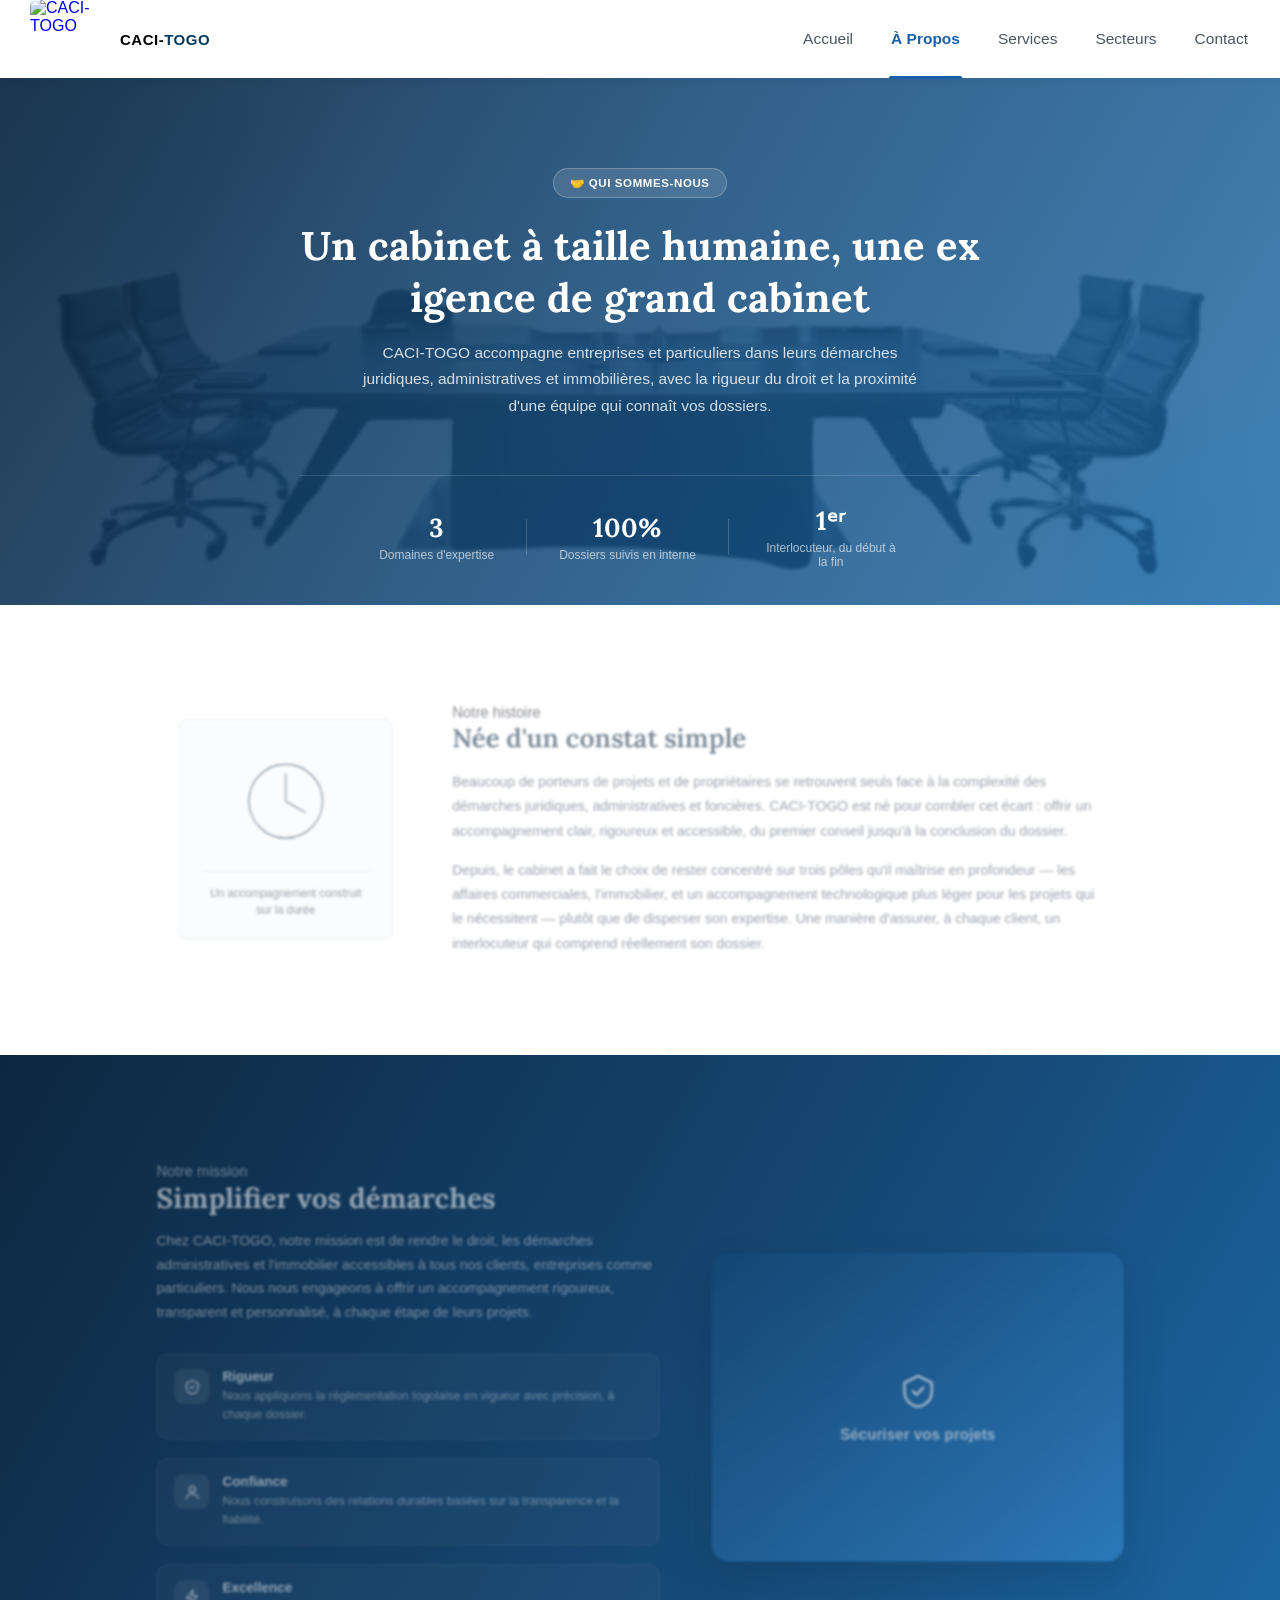
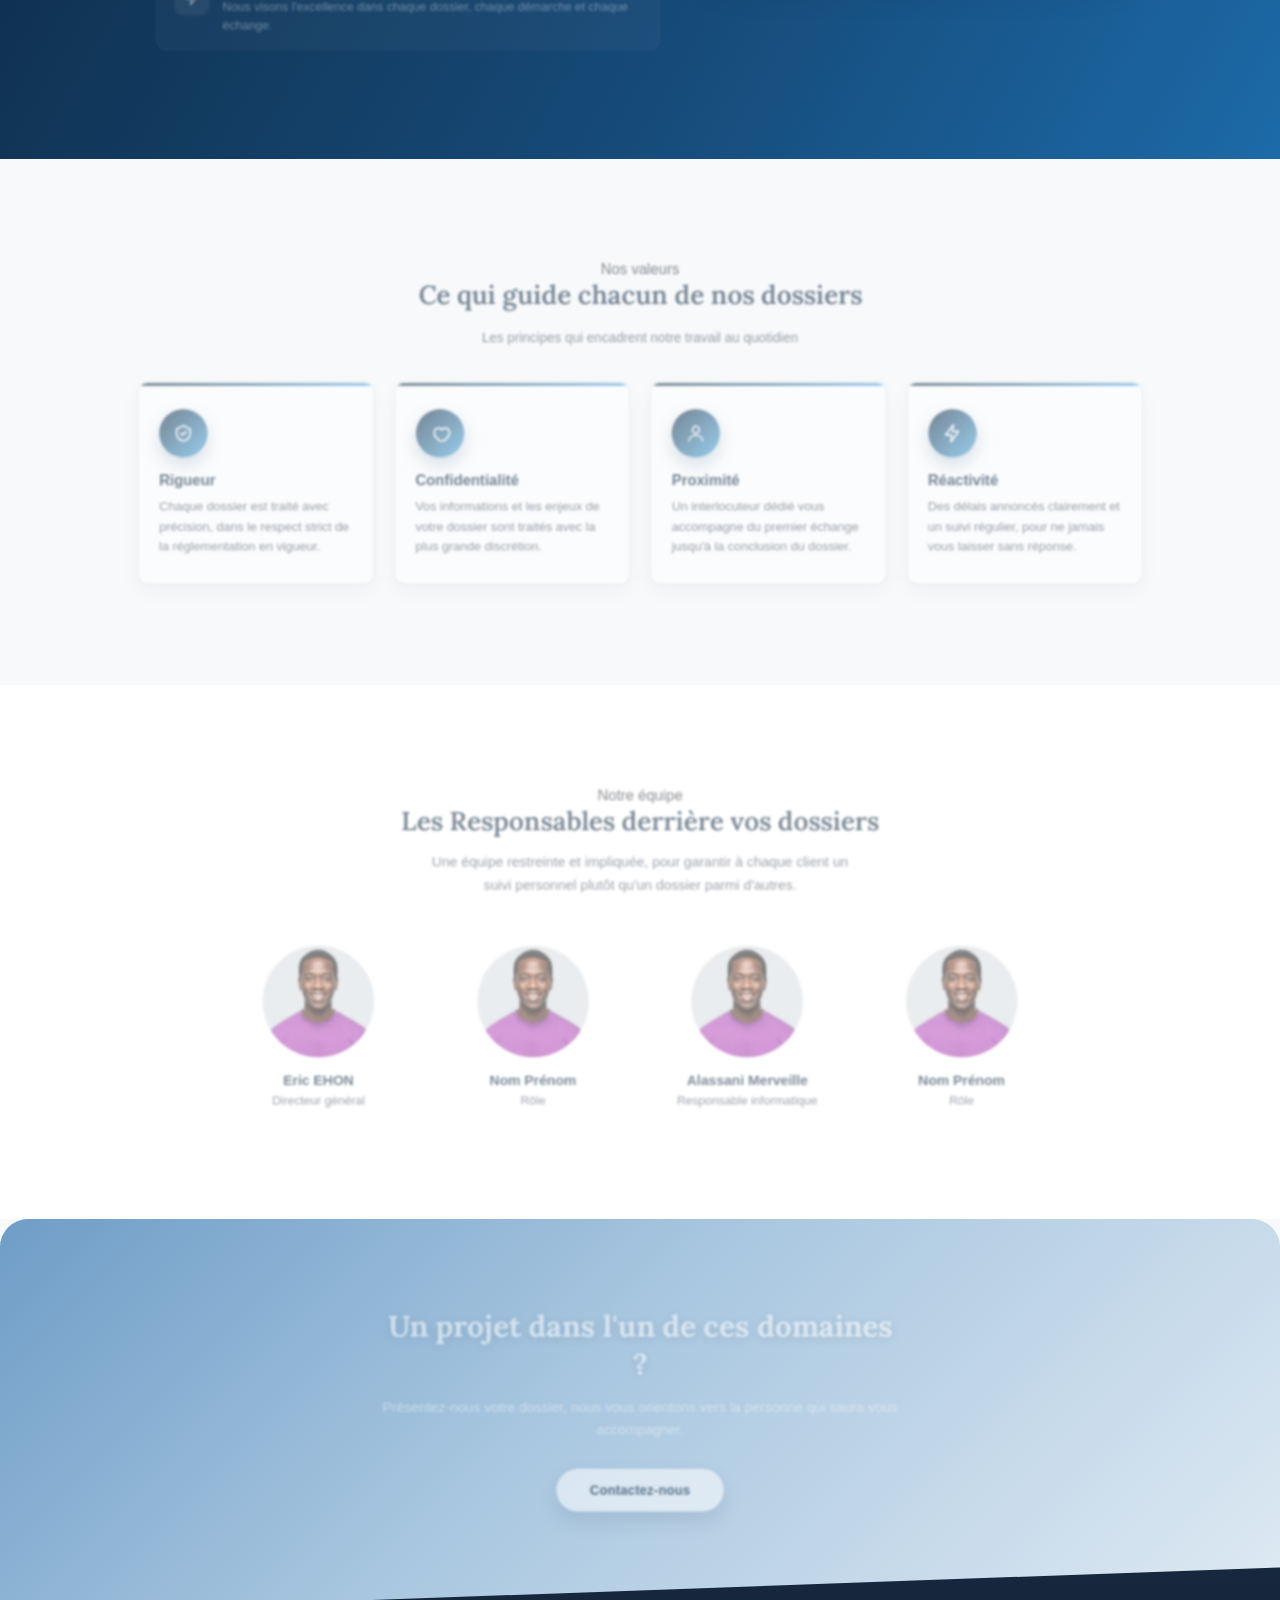
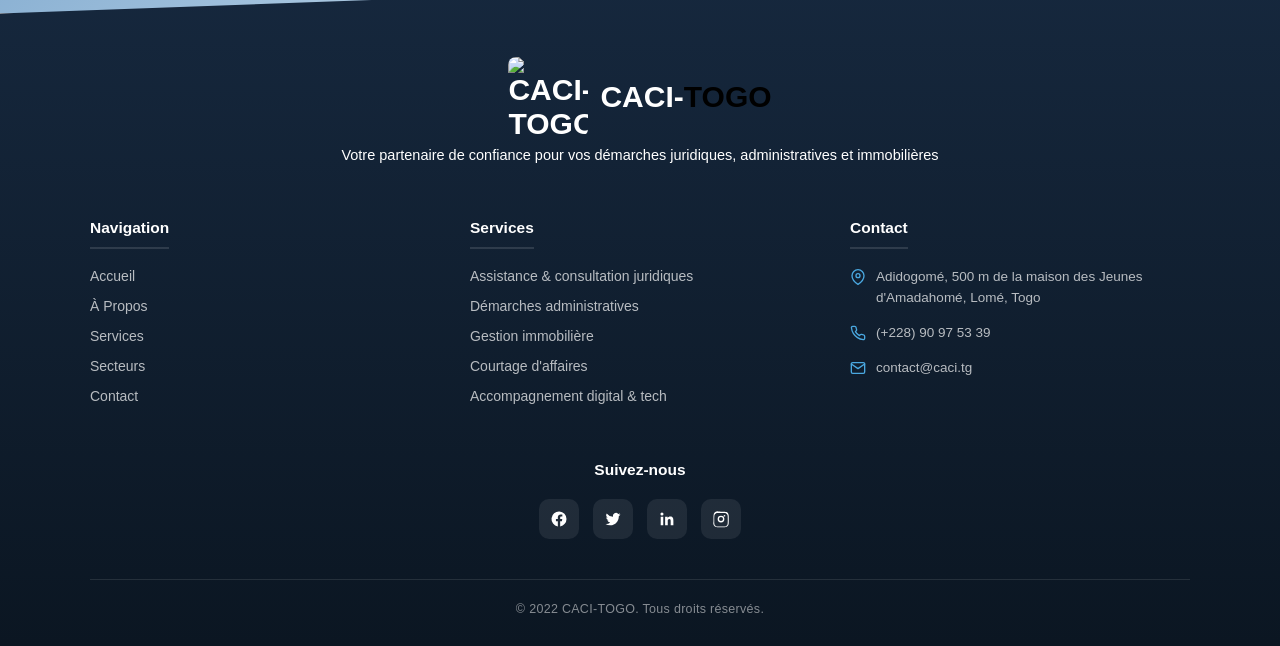
==== commit f76171ac: "new" ====
--- a/apropos.html
+++ b/apropos.html
@@ -23,7 +23,7 @@
         <div class="nav-container">
 
             <!-- Logo -->
-            <a href="index.html" class="logo">
+            <a href="inddex.html" class="logo">
 
                 <img src="https://media.licdn.com/dms/image/v2/C4D0BAQFPcfWF0URfQA/company-logo_200_200/company-logo_200_200/0/1655749647311?e=2147483647&v=beta&t=Ktuzf3geCWTZr3ow4CffbP1-qL3cy4fX7v73MraVp5M"
                     alt="CACI-TOGO" class="logo-image">
@@ -48,7 +48,7 @@
 
                 <ul>
                     <li>
-                        <a href="index.html">Accueil</a>
+                        <a href="inddex.html">Accueil</a>
                     </li>
 
                     <li>
@@ -336,7 +336,11 @@
     <footer class="site-footer">
         <div class="footer-inner">
 
-            <h2 class="footer-brand">CACI-<span>TOGO</span></h2>
+            <h2 class="footer-brand">
+                <img src="https://media.licdn.com/dms/image/v2/C4D0BAQFPcfWF0URfQA/company-logo_200_200/company-logo_200_200/0/1655749647311?e=2147483647&v=beta&t=Ktuzf3geCWTZr3ow4CffbP1-qL3cy4fX7v73MraVp5M"
+                    alt="CACI-TOGO" class="logo-image">
+                CACI-<span>TOGO</span>
+            </h2>
             <p class="footer-tagline">Votre partenaire de confiance pour vos démarches juridiques, administratives
                 et immobilières</p>
 
@@ -345,7 +349,7 @@
                 <div class="footer-col">
                     <h3>Navigation</h3>
                     <ul>
-                        <li><a href="index.html">Accueil</a></li>
+                        <li><a href="inddex.html">Accueil</a></li>
                         <li><a href="apropos.html">À Propos</a></li>
                         <li><a href="services.html">Services</a></li>
                         <li><a href="secteurs.html">Secteurs</a></li>
@@ -435,25 +439,42 @@
 
     <script src="js/script.js"></script>
     <script>
-        (function () {
+  (function () {
             var prefersReducedMotion = window.matchMedia("(prefers-reduced-motion: reduce)").matches;
-            var items = document.querySelectorAll("[data-reveal]");
-
+
+            // Reveal existant
+            var revealItems = document.querySelectorAll("[data-reveal]");
             if (prefersReducedMotion || !("IntersectionObserver" in window)) {
-                items.forEach(function (el) { el.classList.add("is-visible"); });
-                return;
+                revealItems.forEach(function (el) { el.classList.add("is-visible"); });
+            } else {
+                var revealObserver = new IntersectionObserver(function (entries) {
+                    entries.forEach(function (entry) {
+                        if (entry.isIntersecting) {
+                            entry.target.classList.add("is-visible");
+                            revealObserver.unobserve(entry.target);
+                        }
+                    });
+                }, { threshold: 0.15 });
+                revealItems.forEach(function (el) { revealObserver.observe(el); });
             }
 
-            var observer = new IntersectionObserver(function (entries) {
-                entries.forEach(function (entry) {
-                    if (entry.isIntersecting) {
-                        entry.target.classList.add("is-visible");
-                        observer.unobserve(entry.target);
-                    }
+            // Nouvel effet : la section au centre grossit
+            if (!prefersReducedMotion && "IntersectionObserver" in window) {
+                var focusItems = document.querySelectorAll(
+                    ".history-inner, .mission-inner, .values-inner, .team-inner, .sect-cta-inner"
+                );
+
+                var focusObserver = new IntersectionObserver(function (entries) {
+                    entries.forEach(function (entry) {
+                        entry.target.classList.toggle("is-focused", entry.isIntersecting);
+                    });
+                }, {
+                    threshold: 0,
+                    rootMargin: "-38% 0px -38% 0px" // bande centrale de ~24% de la hauteur d'écran
                 });
-            }, { threshold: 0.15 });
-
-            items.forEach(function (el) { observer.observe(el); });
+
+                focusItems.forEach(function (el) { focusObserver.observe(el); });
+            }
         })();
     </script>
 
--- a/css/style.css
+++ b/css/style.css
@@ -305,7 +305,8 @@
 
         flex-direction: column;
 
-        align-items: flex-start;
+        align-items: center;
+        /* était: flex-start */
 
         gap: 0;
 
@@ -316,6 +317,9 @@
     nav.main-nav ul li {
 
         width: 100%;
+
+        text-align: center;
+        /* ajouté */
 
         border-bottom: 1px solid #eef1f4;
     }
@@ -336,7 +340,6 @@
     }
 
 }
-
 
 /* ==============================
    PETIT MOBILE
--- a/css/apropos.css
+++ b/css/apropos.css
@@ -1,3 +1,55 @@
+/* Effet de focus au scroll */
+.history-inner,
+.mission-inner,
+.values-inner,
+.team-inner,
+.sect-cta-inner {
+    transform: scale(0.93);
+    opacity: 0.55;
+    filter: blur(1px);
+    transition: transform 0.7s cubic-bezier(0.22, 1, 0.36, 1),
+                opacity 0.7s ease,
+                filter 0.7s ease;
+    will-change: transform, opacity;
+}
+
+.history-inner.is-focused,
+.mission-inner.is-focused,
+.values-inner.is-focused,
+.team-inner.is-focused,
+.sect-cta-inner.is-focused {
+    transform: scale(1);
+    opacity: 1;
+    filter: blur(0);
+}
+
+/* Évite tout débordement horizontal créé par le scale */
+.history, .mission, .values, .team, .sect-cta {
+    overflow: hidden;
+}
+
+
+/* Effet de focus élément par élément */
+.focus-item {
+    transform: scale(0.9);
+    opacity: 0.5;
+    filter: blur(1px);
+    transition: transform 0.6s cubic-bezier(0.22, 1, 0.36, 1),
+                opacity 0.6s ease,
+                filter 0.6s ease;
+    will-change: transform, opacity;
+}
+
+.focus-item.is-focused {
+    transform: scale(1);
+    opacity: 1;
+    filter: blur(0);
+}
+
+/* Sécurité anti-débordement horizontal */
+.history, .mission, .values, .team, .sect-cta {
+    overflow: hidden;
+}
 
 
 :root {
--- a/css/contact.css
+++ b/css/contact.css
@@ -635,6 +635,14 @@
 /* ==============================
    FOOTER
 ================================= */
+.footer-brand {
+    display: flex;
+    align-items: center;
+}
+
+.footer-brand .logo-image {
+    margin-right: 12px;
+}
 
 .site-footer {
     position: relative;
@@ -642,7 +650,8 @@
     margin-top: 0px;
 
     padding: 90px 24px 30px;
-    z-index: 2; /* passe au-dessus de sect-cta pour que le clip-path fonctionne bien */
+    z-index: 2;
+    /* passe au-dessus de sect-cta pour que le clip-path fonctionne bien */
 
     background: linear-gradient(180deg, #16283e 0%, #0b1622 100%);
 
@@ -673,12 +682,11 @@
 
 
 .footer-brand span {
-    color: var(--blue-light);
-}
-
+    color: black;
+}
 
 .footer-tagline {
-    color: var(--blue-light);
+    color: #fff;
 
     font-size: 14.5px;
 
@@ -919,7 +927,7 @@
 
 
 
-    
+
 }
 
 
@@ -1028,18 +1036,39 @@
 }
 
 @keyframes blobMove1 {
-    0%, 100% { transform: translate(0, 0) scale(1); }
-    50% { transform: translate(40px, 30px) scale(1.15); }
+
+    0%,
+    100% {
+        transform: translate(0, 0) scale(1);
+    }
+
+    50% {
+        transform: translate(40px, 30px) scale(1.15);
+    }
 }
 
 @keyframes blobMove2 {
-    0%, 100% { transform: translate(0, 0) scale(1); }
-    50% { transform: translate(-30px, -20px) scale(1.1); }
+
+    0%,
+    100% {
+        transform: translate(0, 0) scale(1);
+    }
+
+    50% {
+        transform: translate(-30px, -20px) scale(1.1);
+    }
 }
 
 @keyframes blobMove3 {
-    0%, 100% { transform: translate(0, 0); }
-    50% { transform: translate(-25px, 15px); }
+
+    0%,
+    100% {
+        transform: translate(0, 0);
+    }
+
+    50% {
+        transform: translate(-25px, 15px);
+    }
 }
 
 
@@ -1073,9 +1102,9 @@
     transform: translateY(30px) scale(0.96);
     filter: blur(4px);
     transition: opacity 0.7s cubic-bezier(0.22, 1, 0.36, 1),
-                transform 0.7s cubic-bezier(0.22, 1, 0.36, 1),
-                filter 0.7s ease,
-                box-shadow 0.25s ease;
+        transform 0.7s cubic-bezier(0.22, 1, 0.36, 1),
+        filter 0.7s ease,
+        box-shadow 0.25s ease;
 }
 
 .card.is-visible {
@@ -1084,16 +1113,27 @@
     filter: blur(0);
 }
 
-.cards-grid .card:nth-child(1) { transition-delay: 0s; }
-.cards-grid .card:nth-child(2) { transition-delay: 0.1s; }
-.cards-grid .card:nth-child(3) { transition-delay: 0.2s; }
-.cards-grid .card:nth-child(4) { transition-delay: 0.3s; }
+.cards-grid .card:nth-child(1) {
+    transition-delay: 0s;
+}
+
+.cards-grid .card:nth-child(2) {
+    transition-delay: 0.1s;
+}
+
+.cards-grid .card:nth-child(3) {
+    transition-delay: 0.2s;
+}
+
+.cards-grid .card:nth-child(4) {
+    transition-delay: 0.3s;
+}
 
 .cta-card {
     opacity: 0;
     transform: translateY(50px) scale(0.97);
     transition: opacity 0.8s cubic-bezier(0.22, 1, 0.36, 1),
-                transform 0.8s cubic-bezier(0.22, 1, 0.36, 1);
+        transform 0.8s cubic-bezier(0.22, 1, 0.36, 1);
 }
 
 .cta-card.is-visible {
@@ -1113,6 +1153,7 @@
 
 
 @media (prefers-reduced-motion: reduce) {
+
     .hero-blobs,
     .blob {
         display: none !important;
